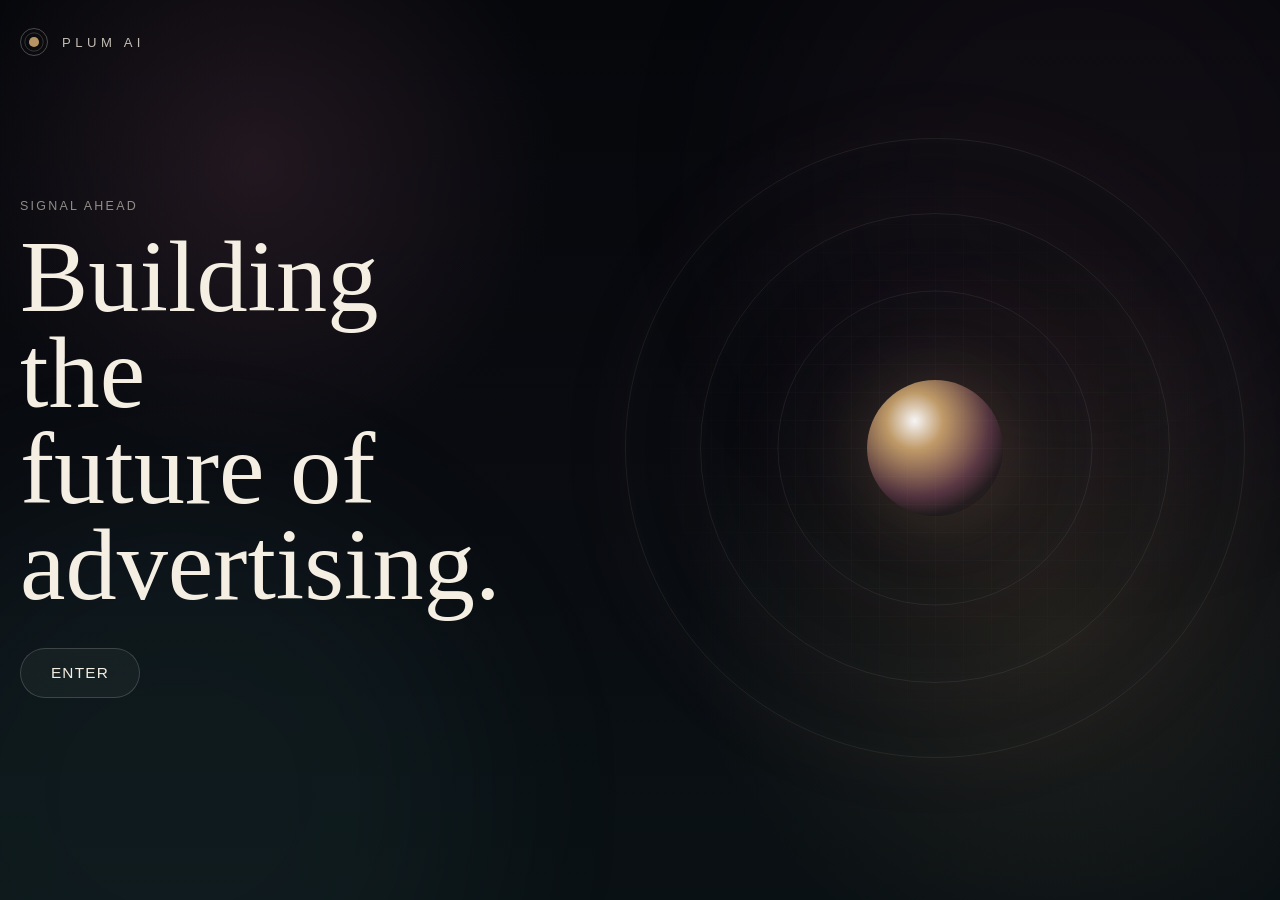
==== index.html @ 8def1520 "Initial Plum AI landing site" ====
<!DOCTYPE html>
<html lang="en">
  <head>
    <meta charset="utf-8" />
    <meta name="viewport" content="width=device-width, initial-scale=1" />
    <title>PLUM AI</title>
    <link rel="stylesheet" href="assets/plum_main.css" />
  </head>
  <body>
    <div class="noise"></div>
    <div class="aurora aurora-one"></div>
    <div class="aurora aurora-two"></div>

    <main class="hero">
      <div class="brand-lockup">
        <div class="brand-mark">
          <span></span>
          <span></span>
          <span></span>
        </div>
        <p class="brand-name">PLUM AI</p>
      </div>

      <div class="hero-copy">
        <p class="eyebrow">Signal Ahead</p>
        <h1>Building the future of advertising.</h1>
        <a class="enter-link" href="services/">Enter</a>
      </div>

      <div class="signal-field" aria-hidden="true">
        <div class="signal-ring ring-a"></div>
        <div class="signal-ring ring-b"></div>
        <div class="signal-ring ring-c"></div>
        <div class="signal-core"></div>
        <div class="signal-grid"></div>
      </div>
    </main>

    <script src="assets/plum_main.js"></script>
  </body>
</html>
---- assets/plum_main.css ----
:root {
  --bg: #090b10;
  --ink: #f5efe3;
  --muted: rgba(245, 239, 227, 0.56);
  --line: rgba(245, 239, 227, 0.09);
  --plum: #91536a;
  --plum-soft: rgba(145, 83, 106, 0.22);
  --gold: #d8ae73;
  --teal: rgba(91, 176, 178, 0.2);
}

* {
  box-sizing: border-box;
}

html,
body {
  height: 100%;
}

body {
  margin: 0;
  overflow: hidden;
  background:
    radial-gradient(circle at 20% 18%, rgba(145, 83, 106, 0.2), transparent 24%),
    radial-gradient(circle at 82% 68%, rgba(216, 174, 115, 0.12), transparent 30%),
    linear-gradient(180deg, #05070b 0%, #090b10 48%, #0a1114 100%);
  color: var(--ink);
  font-family: "Avenir Next", "Helvetica Neue", sans-serif;
}

.hero {
  position: relative;
  min-height: 100vh;
  width: min(1280px, calc(100% - 40px));
  margin: 0 auto;
  padding: 28px 0 32px;
  display: grid;
  grid-template-columns: 0.95fr 1.05fr;
  align-items: center;
}

.brand-lockup {
  position: absolute;
  top: 28px;
  left: 0;
  display: flex;
  align-items: center;
  gap: 14px;
  z-index: 3;
}

.brand-mark {
  position: relative;
  width: 28px;
  height: 28px;
}

.brand-mark span {
  position: absolute;
  inset: 0;
  border: 1px solid rgba(245, 239, 227, 0.28);
  border-radius: 50%;
}

.brand-mark span:nth-child(2) {
  transform: scale(0.68);
}

.brand-mark span:nth-child(3) {
  transform: scale(0.36);
  background: rgba(216, 174, 115, 0.84);
  border-color: transparent;
}

.brand-name {
  margin: 0;
  letter-spacing: 0.34em;
  font-size: 0.82rem;
  color: rgba(245, 239, 227, 0.78);
}

.hero-copy {
  position: relative;
  z-index: 3;
  max-width: 560px;
}

.eyebrow {
  margin: 0 0 16px;
  text-transform: uppercase;
  letter-spacing: 0.18em;
  font-size: 0.78rem;
  color: var(--muted);
}

h1 {
  margin: 0;
  font-family: Georgia, "Times New Roman", serif;
  font-size: clamp(3.5rem, 8vw, 7.2rem);
  line-height: 0.94;
  font-weight: 500;
  max-width: 7.6ch;
}

.enter-link {
  display: inline-flex;
  align-items: center;
  justify-content: center;
  min-width: 120px;
  margin-top: 34px;
  padding: 15px 22px;
  border: 1px solid rgba(245, 239, 227, 0.18);
  border-radius: 999px;
  color: var(--ink);
  text-decoration: none;
  font-size: 0.96rem;
  letter-spacing: 0.08em;
  text-transform: uppercase;
  background: rgba(255, 255, 255, 0.04);
  backdrop-filter: blur(12px);
  transition:
    transform 240ms ease,
    border-color 240ms ease,
    background 240ms ease;
}

.enter-link:hover {
  transform: translateY(-2px);
  border-color: rgba(216, 174, 115, 0.5);
  background: rgba(255, 255, 255, 0.08);
}

.signal-field {
  position: relative;
  min-height: 540px;
  height: min(68vh, 740px);
}

.signal-ring,
.signal-core,
.signal-grid {
  position: absolute;
  inset: 50% auto auto 50%;
  transform: translate(-50%, -50%);
}

.signal-ring {
  border-radius: 50%;
  border: 1px solid rgba(245, 239, 227, 0.08);
  box-shadow:
    0 0 80px rgba(145, 83, 106, 0.06),
    inset 0 0 30px rgba(255, 255, 255, 0.02);
}

.ring-a {
  width: min(60vw, 620px);
  height: min(60vw, 620px);
  animation: pulse-a 11s ease-in-out infinite;
}

.ring-b {
  width: min(45vw, 470px);
  height: min(45vw, 470px);
  animation: pulse-b 9s ease-in-out infinite;
}

.ring-c {
  width: min(30vw, 315px);
  height: min(30vw, 315px);
  animation: pulse-c 8s ease-in-out infinite;
}

.signal-core {
  width: 136px;
  height: 136px;
  border-radius: 50%;
  background:
    radial-gradient(circle at 35% 30%, rgba(255, 255, 255, 0.96), rgba(216, 174, 115, 0.86) 22%, rgba(145, 83, 106, 0.44) 58%, transparent 74%),
    radial-gradient(circle at 55% 54%, rgba(145, 83, 106, 0.3), transparent 72%);
  filter: blur(0.2px);
  box-shadow:
    0 0 70px rgba(216, 174, 115, 0.18),
    0 0 180px rgba(145, 83, 106, 0.16);
  animation: breathe 7.4s ease-in-out infinite;
}

.signal-grid {
  width: min(54vw, 560px);
  height: min(54vw, 560px);
  border-radius: 42%;
  background:
    linear-gradient(rgba(245, 239, 227, 0.04) 1px, transparent 1px),
    linear-gradient(90deg, rgba(245, 239, 227, 0.04) 1px, transparent 1px);
  background-size: 28px 28px;
  mask-image: radial-gradient(circle, rgba(0, 0, 0, 0.96) 28%, transparent 76%);
  opacity: 0.5;
  animation: rotate-grid 28s linear infinite;
}

.aurora {
  position: fixed;
  inset: auto;
  width: 48vw;
  height: 48vw;
  border-radius: 50%;
  filter: blur(90px);
  opacity: 0.34;
  pointer-events: none;
}

.aurora-one {
  top: -10vw;
  right: -8vw;
  background: var(--plum-soft);
  animation: drift-one 18s ease-in-out infinite alternate;
}

.aurora-two {
  bottom: -16vw;
  left: -10vw;
  background: var(--teal);
  animation: drift-two 22s ease-in-out infinite alternate;
}

.noise {
  position: fixed;
  inset: 0;
  opacity: 0.08;
  pointer-events: none;
  background-image:
    linear-gradient(transparent 0%, rgba(255, 255, 255, 0.06) 50%, transparent 100%);
  background-size: 100% 4px;
  mix-blend-mode: soft-light;
}

body.page-ready .hero-copy,
body.page-ready .signal-field {
  animation: rise-in 1s ease forwards;
}

@keyframes pulse-a {
  0%, 100% { transform: translate(-50%, -50%) scale(0.98); opacity: 0.68; }
  50% { transform: translate(-50%, -50%) scale(1.04); opacity: 1; }
}

@keyframes pulse-b {
  0%, 100% { transform: translate(-50%, -50%) scale(0.95); opacity: 0.54; }
  50% { transform: translate(-50%, -50%) scale(1.05); opacity: 0.92; }
}

@keyframes pulse-c {
  0%, 100% { transform: translate(-50%, -50%) scale(0.93); opacity: 0.44; }
  50% { transform: translate(-50%, -50%) scale(1.08); opacity: 0.8; }
}

@keyframes breathe {
  0%, 100% { transform: translate(-50%, -50%) scale(0.94); }
  50% { transform: translate(-50%, -50%) scale(1.08); }
}

@keyframes rotate-grid {
  from { transform: translate(-50%, -50%) rotate(0deg); }
  to { transform: translate(-50%, -50%) rotate(360deg); }
}

@keyframes drift-one {
  from { transform: translate3d(0, 0, 0); }
  to { transform: translate3d(-5vw, 4vw, 0); }
}

@keyframes drift-two {
  from { transform: translate3d(0, 0, 0); }
  to { transform: translate3d(6vw, -4vw, 0); }
}

@keyframes rise-in {
  from {
    opacity: 0;
    transform: translateY(14px);
  }
  to {
    opacity: 1;
    transform: translateY(0);
  }
}

@media (max-width: 920px) {
  body {
    overflow: auto;
  }

  .hero {
    width: min(100%, calc(100% - 32px));
    padding-top: 92px;
    grid-template-columns: 1fr;
    gap: 36px;
  }

  .hero-copy {
    max-width: 100%;
  }

  h1 {
    max-width: 9ch;
    font-size: clamp(3rem, 14vw, 4.8rem);
  }

  .signal-field {
    min-height: 380px;
    height: 54vw;
  }
}
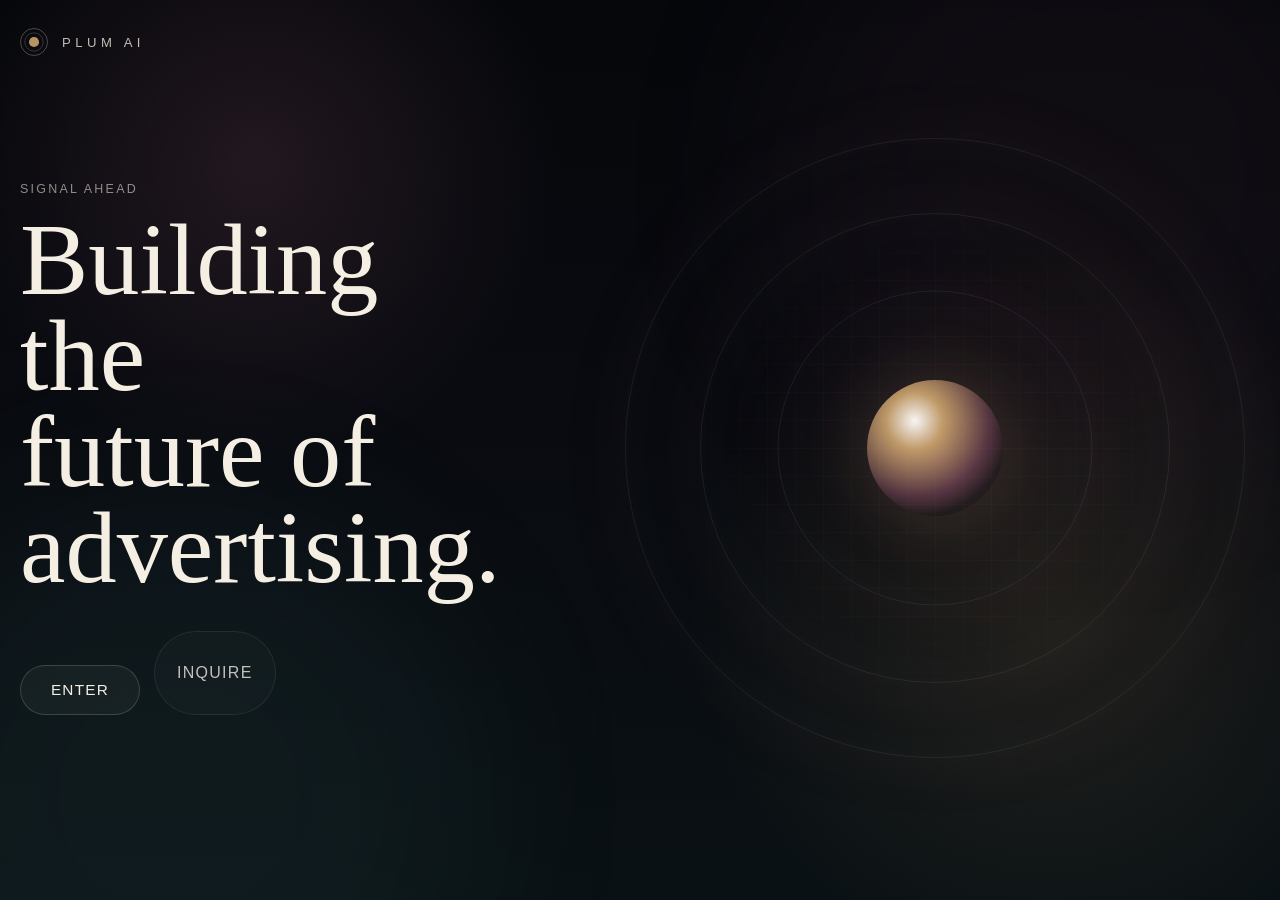
==== commit 0a7303a5: "Add inquiry flow to GitHub Pages site" ====
--- a/index.html
+++ b/index.html
@@ -24,7 +24,10 @@
       <div class="hero-copy">
         <p class="eyebrow">Signal Ahead</p>
         <h1>Building the future of advertising.</h1>
-        <a class="enter-link" href="services/">Enter</a>
+        <div class="hero-actions">
+          <a class="enter-link" href="services/">Enter</a>
+          <a class="ghost-link" href="contact/">Inquire</a>
+        </div>
       </div>
 
       <div class="signal-field" aria-hidden="true">
@@ -39,4 +42,3 @@
     <script src="assets/plum_main.js"></script>
   </body>
 </html>
-
--- a/assets/plum_main.css
+++ b/assets/plum_main.css
@@ -125,10 +125,42 @@
     background 240ms ease;
 }
 
+.hero-actions {
+  display: flex;
+  flex-wrap: wrap;
+  gap: 14px;
+  margin-top: 34px;
+}
+
+.ghost-link {
+  display: inline-flex;
+  align-items: center;
+  justify-content: center;
+  min-width: 120px;
+  padding: 15px 22px;
+  border-radius: 999px;
+  border: 1px solid rgba(245, 239, 227, 0.08);
+  color: rgba(245, 239, 227, 0.78);
+  text-decoration: none;
+  letter-spacing: 0.08em;
+  text-transform: uppercase;
+  background: rgba(255, 255, 255, 0.02);
+  transition:
+    transform 240ms ease,
+    border-color 240ms ease,
+    color 240ms ease;
+}
+
 .enter-link:hover {
   transform: translateY(-2px);
   border-color: rgba(216, 174, 115, 0.5);
   background: rgba(255, 255, 255, 0.08);
+}
+
+.ghost-link:hover {
+  transform: translateY(-2px);
+  border-color: rgba(216, 174, 115, 0.28);
+  color: var(--ink);
 }
 
 .signal-field {
@@ -311,4 +343,3 @@
     height: 54vw;
   }
 }
-
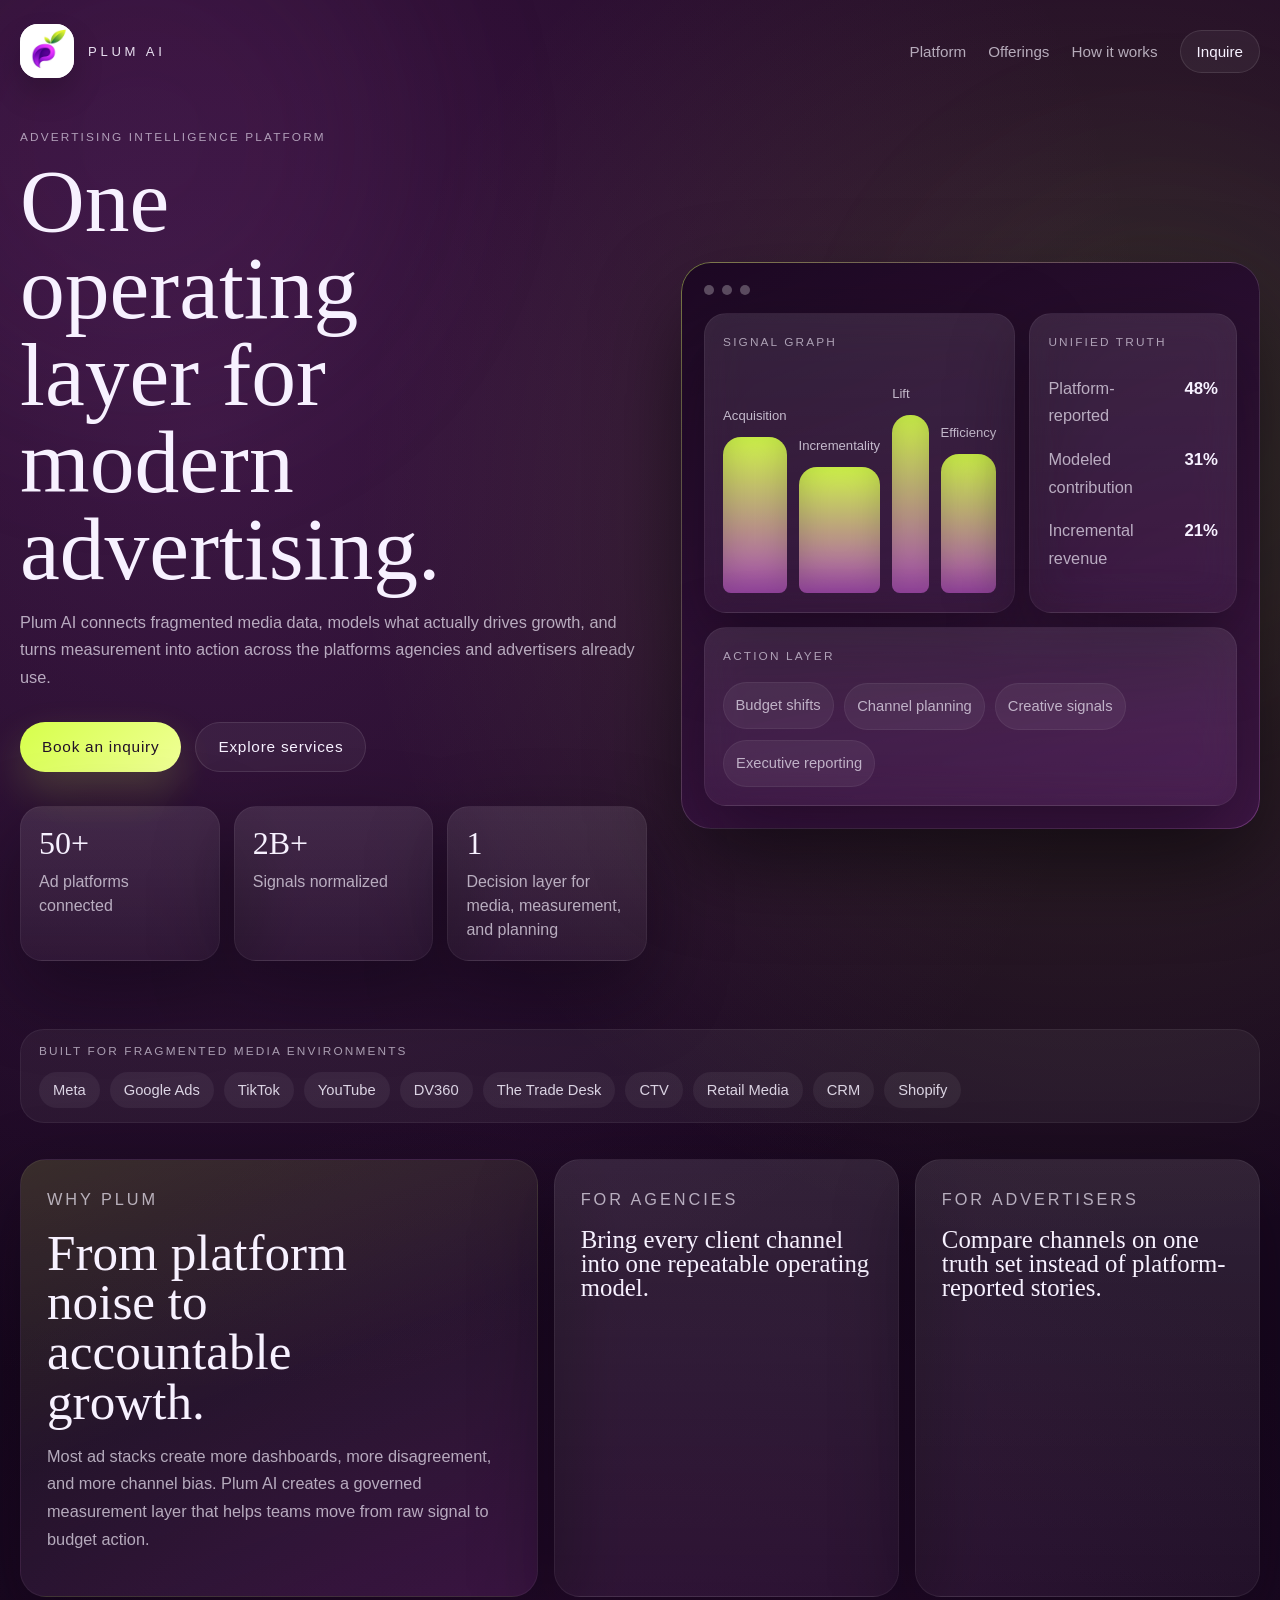
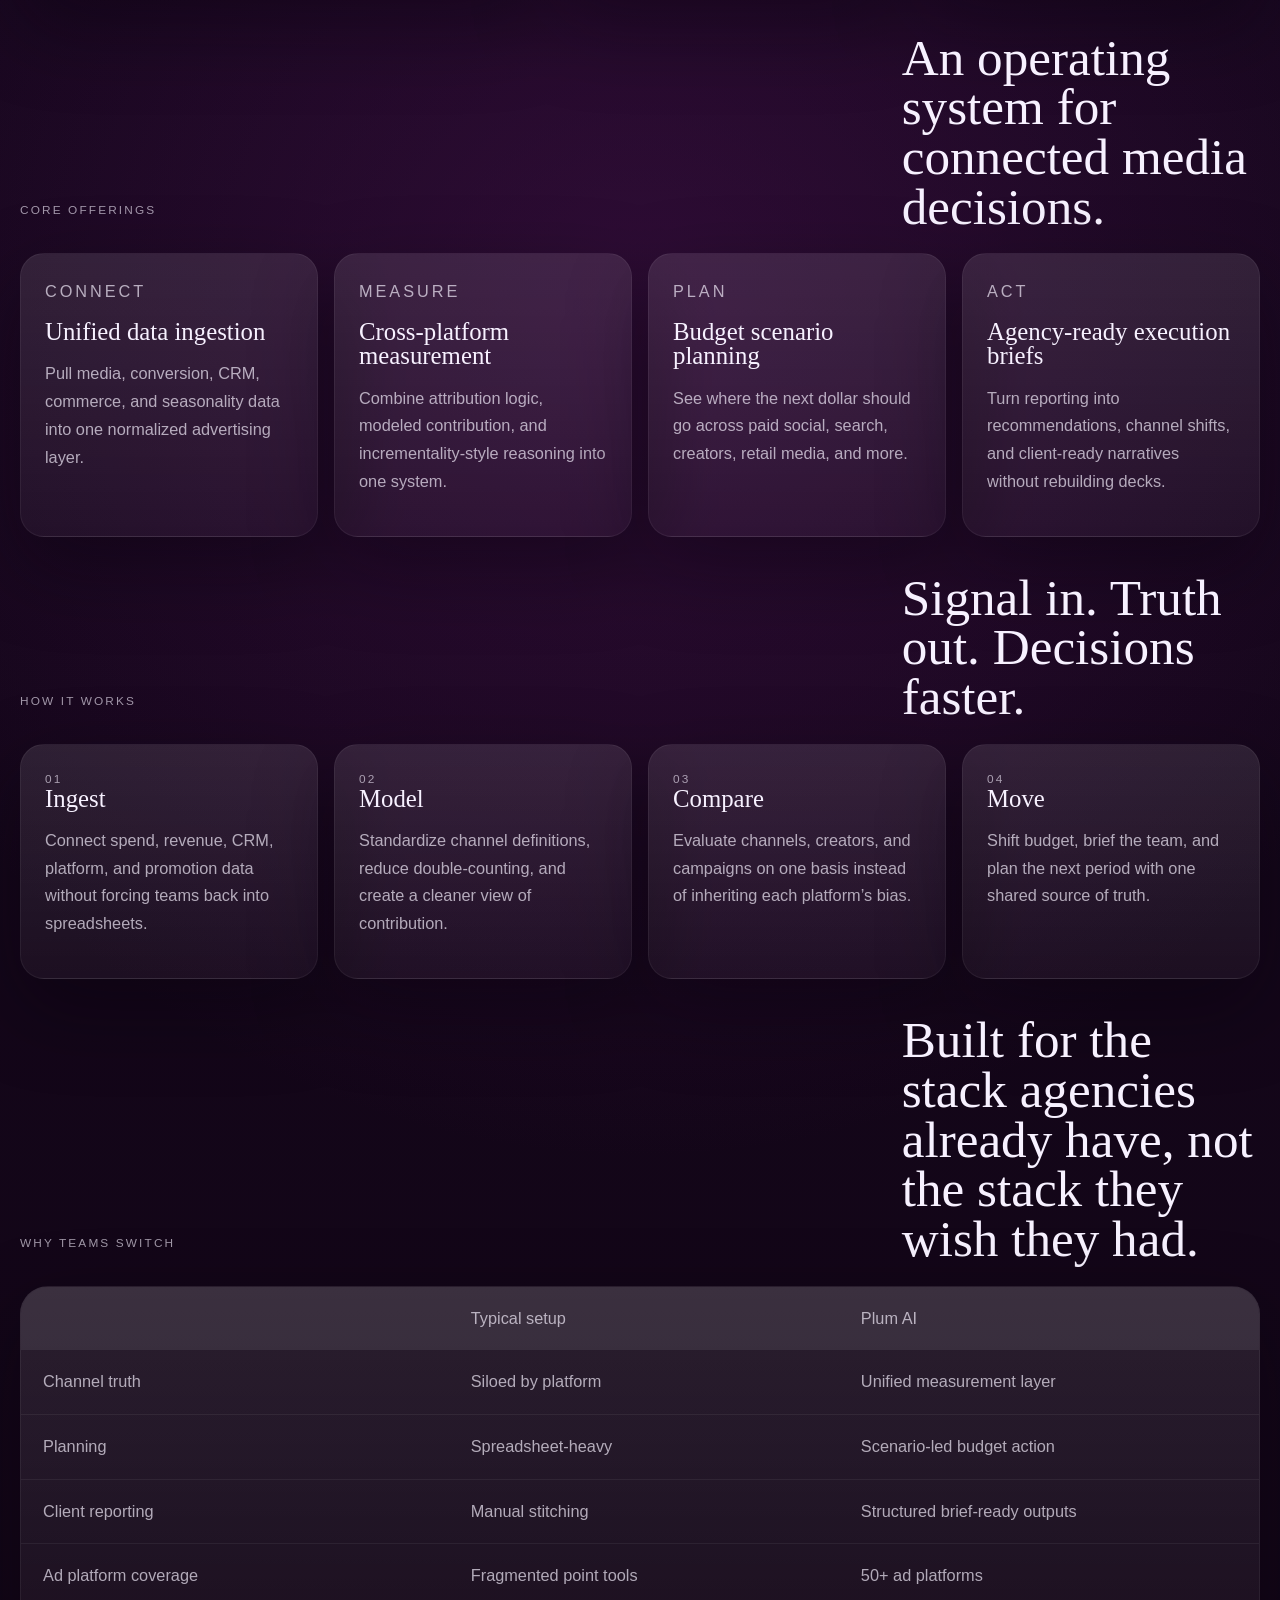
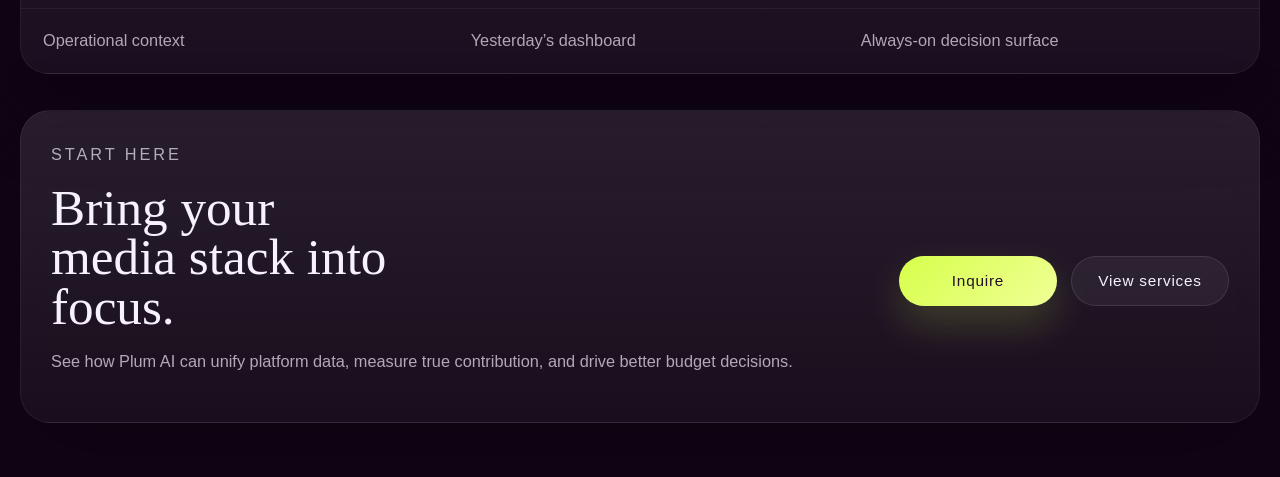
==== commit 1ce4428a: "Redesign Plum AI homepage" ====
--- a/index.html
+++ b/index.html
@@ -4,40 +4,275 @@
     <meta charset="utf-8" />
     <meta name="viewport" content="width=device-width, initial-scale=1" />
     <title>PLUM AI</title>
+    <meta
+      name="description"
+      content="Plum AI unifies advertising data, measurement, planning, and activation across 50+ ad platforms."
+    />
     <link rel="stylesheet" href="assets/plum_main.css" />
   </head>
   <body>
-    <div class="noise"></div>
-    <div class="aurora aurora-one"></div>
-    <div class="aurora aurora-two"></div>
-
-    <main class="hero">
-      <div class="brand-lockup">
-        <div class="brand-mark">
-          <span></span>
-          <span></span>
-          <span></span>
-        </div>
-        <p class="brand-name">PLUM AI</p>
-      </div>
-
-      <div class="hero-copy">
-        <p class="eyebrow">Signal Ahead</p>
-        <h1>Building the future of advertising.</h1>
-        <div class="hero-actions">
-          <a class="enter-link" href="services/">Enter</a>
-          <a class="ghost-link" href="contact/">Inquire</a>
-        </div>
-      </div>
-
-      <div class="signal-field" aria-hidden="true">
-        <div class="signal-ring ring-a"></div>
-        <div class="signal-ring ring-b"></div>
-        <div class="signal-ring ring-c"></div>
-        <div class="signal-core"></div>
-        <div class="signal-grid"></div>
-      </div>
-    </main>
+    <div class="site-shell">
+      <div class="background-orb orb-left"></div>
+      <div class="background-orb orb-right"></div>
+      <div class="background-grid"></div>
+
+      <header class="topbar">
+        <a class="brand" href="./">
+          <span class="brand-badge">
+            <img src="assets/plum-logo.jpeg" alt="Plum AI logo" />
+          </span>
+          <span class="brand-wordmark">PLUM AI</span>
+        </a>
+
+        <nav class="topnav">
+          <a href="#platform">Platform</a>
+          <a href="#offerings">Offerings</a>
+          <a href="#workflow">How it works</a>
+          <a href="contact/" class="nav-cta">Inquire</a>
+        </nav>
+      </header>
+
+      <main>
+        <section class="hero" id="platform">
+          <div class="hero-copy reveal">
+            <p class="eyebrow">Advertising Intelligence Platform</p>
+            <h1>One operating layer for modern advertising.</h1>
+            <p class="lede">
+              Plum AI connects fragmented media data, models what actually drives growth, and turns measurement into
+              action across the platforms agencies and advertisers already use.
+            </p>
+
+            <div class="hero-actions">
+              <a class="button button-primary" href="contact/">Book an inquiry</a>
+              <a class="button button-secondary" href="services/">Explore services</a>
+            </div>
+
+            <div class="metric-row">
+              <article class="metric-card">
+                <span class="metric-value">50+</span>
+                <span class="metric-label">Ad platforms connected</span>
+              </article>
+              <article class="metric-card">
+                <span class="metric-value">2B+</span>
+                <span class="metric-label">Signals normalized</span>
+              </article>
+              <article class="metric-card">
+                <span class="metric-value">1</span>
+                <span class="metric-label">Decision layer for media, measurement, and planning</span>
+              </article>
+            </div>
+          </div>
+
+          <div class="hero-visual reveal">
+            <div class="hero-dashboard">
+              <div class="dash-window">
+                <span></span>
+                <span></span>
+                <span></span>
+              </div>
+
+              <div class="hero-panels">
+                <section class="panel panel-large">
+                  <p class="panel-kicker">Signal Graph</p>
+                  <div class="signal-columns">
+                    <div class="signal-column">
+                      <span class="column-label">Acquisition</span>
+                      <i style="height: 72%"></i>
+                    </div>
+                    <div class="signal-column">
+                      <span class="column-label">Incrementality</span>
+                      <i style="height: 58%"></i>
+                    </div>
+                    <div class="signal-column">
+                      <span class="column-label">Lift</span>
+                      <i style="height: 82%"></i>
+                    </div>
+                    <div class="signal-column">
+                      <span class="column-label">Efficiency</span>
+                      <i style="height: 64%"></i>
+                    </div>
+                  </div>
+                </section>
+
+                <section class="panel panel-small">
+                  <p class="panel-kicker">Unified Truth</p>
+                  <div class="mini-list">
+                    <div><span>Platform-reported</span><strong>48%</strong></div>
+                    <div><span>Modeled contribution</span><strong>31%</strong></div>
+                    <div><span>Incremental revenue</span><strong>21%</strong></div>
+                  </div>
+                </section>
+
+                <section class="panel panel-wide">
+                  <p class="panel-kicker">Action Layer</p>
+                  <div class="token-strip">
+                    <span>Budget shifts</span>
+                    <span>Channel planning</span>
+                    <span>Creative signals</span>
+                    <span>Executive reporting</span>
+                  </div>
+                </section>
+              </div>
+            </div>
+          </div>
+        </section>
+
+        <section class="ticker-section reveal">
+          <p class="ticker-label">Built for fragmented media environments</p>
+          <div class="ticker-track">
+            <span>Meta</span>
+            <span>Google Ads</span>
+            <span>TikTok</span>
+            <span>YouTube</span>
+            <span>DV360</span>
+            <span>The Trade Desk</span>
+            <span>CTV</span>
+            <span>Retail Media</span>
+            <span>CRM</span>
+            <span>Shopify</span>
+          </div>
+        </section>
+
+        <section class="story-grid reveal" id="offerings">
+          <article class="story-card story-card-primary">
+            <p class="card-kicker">Why Plum</p>
+            <h2>From platform noise to accountable growth.</h2>
+            <p>
+              Most ad stacks create more dashboards, more disagreement, and more channel bias. Plum AI creates a
+              governed measurement layer that helps teams move from raw signal to budget action.
+            </p>
+          </article>
+
+          <article class="story-card">
+            <p class="card-kicker">For agencies</p>
+            <h3>Bring every client channel into one repeatable operating model.</h3>
+          </article>
+
+          <article class="story-card">
+            <p class="card-kicker">For advertisers</p>
+            <h3>Compare channels on one truth set instead of platform-reported stories.</h3>
+          </article>
+        </section>
+
+        <section class="offerings reveal">
+          <div class="section-heading">
+            <p class="eyebrow">Core Offerings</p>
+            <h2>An operating system for connected media decisions.</h2>
+          </div>
+
+          <div class="offering-grid">
+            <article class="offering-card">
+              <p class="card-kicker">Connect</p>
+              <h3>Unified data ingestion</h3>
+              <p>Pull media, conversion, CRM, commerce, and seasonality data into one normalized advertising layer.</p>
+            </article>
+
+            <article class="offering-card">
+              <p class="card-kicker">Measure</p>
+              <h3>Cross-platform measurement</h3>
+              <p>Combine attribution logic, modeled contribution, and incrementality-style reasoning into one system.</p>
+            </article>
+
+            <article class="offering-card">
+              <p class="card-kicker">Plan</p>
+              <h3>Budget scenario planning</h3>
+              <p>See where the next dollar should go across paid social, search, creators, retail media, and more.</p>
+            </article>
+
+            <article class="offering-card">
+              <p class="card-kicker">Act</p>
+              <h3>Agency-ready execution briefs</h3>
+              <p>Turn reporting into recommendations, channel shifts, and client-ready narratives without rebuilding decks.</p>
+            </article>
+          </div>
+        </section>
+
+        <section class="workflow reveal" id="workflow">
+          <div class="section-heading">
+            <p class="eyebrow">How it works</p>
+            <h2>Signal in. Truth out. Decisions faster.</h2>
+          </div>
+
+          <div class="workflow-grid">
+            <article class="workflow-step">
+              <span class="step-index">01</span>
+              <h3>Ingest</h3>
+              <p>Connect spend, revenue, CRM, platform, and promotion data without forcing teams back into spreadsheets.</p>
+            </article>
+
+            <article class="workflow-step">
+              <span class="step-index">02</span>
+              <h3>Model</h3>
+              <p>Standardize channel definitions, reduce double-counting, and create a cleaner view of contribution.</p>
+            </article>
+
+            <article class="workflow-step">
+              <span class="step-index">03</span>
+              <h3>Compare</h3>
+              <p>Evaluate channels, creators, and campaigns on one basis instead of inheriting each platform’s bias.</p>
+            </article>
+
+            <article class="workflow-step">
+              <span class="step-index">04</span>
+              <h3>Move</h3>
+              <p>Shift budget, brief the team, and plan the next period with one shared source of truth.</p>
+            </article>
+          </div>
+        </section>
+
+        <section class="comparison reveal">
+          <div class="section-heading">
+            <p class="eyebrow">Why teams switch</p>
+            <h2>Built for the stack agencies already have, not the stack they wish they had.</h2>
+          </div>
+
+          <div class="comparison-table">
+            <div class="table-head">
+              <span></span>
+              <span>Typical setup</span>
+              <span>Plum AI</span>
+            </div>
+            <div class="table-row">
+              <span>Channel truth</span>
+              <span>Siloed by platform</span>
+              <span>Unified measurement layer</span>
+            </div>
+            <div class="table-row">
+              <span>Planning</span>
+              <span>Spreadsheet-heavy</span>
+              <span>Scenario-led budget action</span>
+            </div>
+            <div class="table-row">
+              <span>Client reporting</span>
+              <span>Manual stitching</span>
+              <span>Structured brief-ready outputs</span>
+            </div>
+            <div class="table-row">
+              <span>Ad platform coverage</span>
+              <span>Fragmented point tools</span>
+              <span>50+ ad platforms</span>
+            </div>
+            <div class="table-row">
+              <span>Operational context</span>
+              <span>Yesterday’s dashboard</span>
+              <span>Always-on decision surface</span>
+            </div>
+          </div>
+        </section>
+
+        <section class="cta-band reveal">
+          <div>
+            <p class="eyebrow">Start here</p>
+            <h2>Bring your media stack into focus.</h2>
+            <p>See how Plum AI can unify platform data, measure true contribution, and drive better budget decisions.</p>
+          </div>
+          <div class="cta-actions">
+            <a class="button button-primary" href="contact/">Inquire</a>
+            <a class="button button-secondary" href="services/">View services</a>
+          </div>
+        </section>
+      </main>
+    </div>
 
     <script src="assets/plum_main.js"></script>
   </body>
--- a/assets/plum_main.css
+++ b/assets/plum_main.css
@@ -1,309 +1,529 @@
 :root {
-  --bg: #090b10;
-  --ink: #f5efe3;
-  --muted: rgba(245, 239, 227, 0.56);
-  --line: rgba(245, 239, 227, 0.09);
-  --plum: #91536a;
-  --plum-soft: rgba(145, 83, 106, 0.22);
-  --gold: #d8ae73;
-  --teal: rgba(91, 176, 178, 0.2);
+  --bg: #16071d;
+  --bg-deep: #0f0416;
+  --panel: rgba(255, 255, 255, 0.08);
+  --panel-strong: rgba(255, 255, 255, 0.12);
+  --line: rgba(255, 255, 255, 0.1);
+  --line-soft: rgba(255, 255, 255, 0.06);
+  --text: #f7f1ff;
+  --muted: rgba(247, 241, 255, 0.68);
+  --plum-1: #5d1d67;
+  --plum-2: #7e2b7d;
+  --plum-3: #b554c0;
+  --lime: #d6ff4a;
+  --leaf: #87da4b;
+  --shadow: 0 30px 80px rgba(6, 3, 12, 0.42);
 }
 
 * {
   box-sizing: border-box;
 }
 
-html,
-body {
-  height: 100%;
+html {
+  scroll-behavior: smooth;
 }
 
 body {
   margin: 0;
+  background:
+    radial-gradient(circle at 16% 12%, rgba(181, 84, 192, 0.2), transparent 28%),
+    radial-gradient(circle at 85% 14%, rgba(214, 255, 74, 0.14), transparent 22%),
+    radial-gradient(circle at 50% 52%, rgba(96, 23, 104, 0.34), transparent 42%),
+    linear-gradient(180deg, #210927 0%, #16071d 42%, #110515 100%);
+  color: var(--text);
+  font-family: "Avenir Next", "Helvetica Neue", sans-serif;
+}
+
+a {
+  color: inherit;
+}
+
+.site-shell {
+  position: relative;
   overflow: hidden;
-  background:
-    radial-gradient(circle at 20% 18%, rgba(145, 83, 106, 0.2), transparent 24%),
-    radial-gradient(circle at 82% 68%, rgba(216, 174, 115, 0.12), transparent 30%),
-    linear-gradient(180deg, #05070b 0%, #090b10 48%, #0a1114 100%);
-  color: var(--ink);
-  font-family: "Avenir Next", "Helvetica Neue", sans-serif;
-}
-
-.hero {
+}
+
+.background-orb,
+.background-grid {
+  pointer-events: none;
+  position: fixed;
+}
+
+.background-orb {
+  width: 42vw;
+  height: 42vw;
+  border-radius: 50%;
+  filter: blur(100px);
+  opacity: 0.28;
+}
+
+.orb-left {
+  top: -10vw;
+  left: -10vw;
+  background: rgba(181, 84, 192, 0.3);
+}
+
+.orb-right {
+  top: 15vh;
+  right: -12vw;
+  background: rgba(118, 229, 107, 0.12);
+}
+
+.background-grid {
+  inset: 0;
+  background-image:
+    linear-gradient(rgba(255, 255, 255, 0.04) 1px, transparent 1px),
+    linear-gradient(90deg, rgba(255, 255, 255, 0.04) 1px, transparent 1px);
+  background-size: 48px 48px;
+  mask-image: linear-gradient(180deg, rgba(0, 0, 0, 0.7), transparent 72%);
+  opacity: 0.2;
+}
+
+.topbar,
+.hero,
+.ticker-section,
+.story-grid,
+.offerings,
+.workflow,
+.comparison,
+.cta-band {
+  width: min(1240px, calc(100% - 40px));
+  margin-left: auto;
+  margin-right: auto;
   position: relative;
-  min-height: 100vh;
-  width: min(1280px, calc(100% - 40px));
-  margin: 0 auto;
-  padding: 28px 0 32px;
-  display: grid;
-  grid-template-columns: 0.95fr 1.05fr;
+  z-index: 2;
+}
+
+.topbar {
+  display: flex;
+  justify-content: space-between;
   align-items: center;
-}
-
-.brand-lockup {
-  position: absolute;
-  top: 28px;
-  left: 0;
-  display: flex;
+  padding: 24px 0 18px;
+}
+
+.brand {
+  display: inline-flex;
   align-items: center;
   gap: 14px;
-  z-index: 3;
-}
-
-.brand-mark {
-  position: relative;
-  width: 28px;
-  height: 28px;
-}
-
-.brand-mark span {
-  position: absolute;
-  inset: 0;
-  border: 1px solid rgba(245, 239, 227, 0.28);
-  border-radius: 50%;
-}
-
-.brand-mark span:nth-child(2) {
-  transform: scale(0.68);
-}
-
-.brand-mark span:nth-child(3) {
-  transform: scale(0.36);
-  background: rgba(216, 174, 115, 0.84);
-  border-color: transparent;
-}
-
-.brand-name {
-  margin: 0;
-  letter-spacing: 0.34em;
+  text-decoration: none;
+}
+
+.brand-badge {
+  width: 54px;
+  height: 54px;
+  border-radius: 18px;
+  overflow: hidden;
+  background: rgba(255, 255, 255, 0.94);
+  box-shadow: 0 16px 30px rgba(0, 0, 0, 0.18);
+}
+
+.brand-badge img {
+  width: 100%;
+  height: 100%;
+  object-fit: cover;
+  display: block;
+}
+
+.brand-wordmark {
+  letter-spacing: 0.28em;
   font-size: 0.82rem;
-  color: rgba(245, 239, 227, 0.78);
+  color: rgba(247, 241, 255, 0.92);
+}
+
+.topnav {
+  display: inline-flex;
+  align-items: center;
+  gap: 22px;
+}
+
+.topnav a {
+  text-decoration: none;
+  color: var(--muted);
+  font-size: 0.95rem;
+}
+
+.topnav .nav-cta {
+  color: var(--text);
+  padding: 12px 16px;
+  border-radius: 999px;
+  border: 1px solid var(--line);
+  background: rgba(255, 255, 255, 0.05);
+}
+
+.hero {
+  display: grid;
+  grid-template-columns: 1.04fr 0.96fr;
+  gap: 34px;
+  align-items: center;
+  padding: 34px 0 32px;
+  min-height: calc(100vh - 96px);
 }
 
 .hero-copy {
-  position: relative;
-  z-index: 3;
-  max-width: 560px;
-}
-
-.eyebrow {
-  margin: 0 0 16px;
+  max-width: 660px;
+}
+
+.eyebrow,
+.card-kicker,
+.panel-kicker,
+.ticker-label,
+.step-index {
+  margin: 0 0 14px;
   text-transform: uppercase;
   letter-spacing: 0.18em;
-  font-size: 0.78rem;
-  color: var(--muted);
-}
-
-h1 {
+  font-size: 0.74rem;
+  color: rgba(247, 241, 255, 0.62);
+}
+
+h1,
+h2,
+h3 {
   margin: 0;
   font-family: Georgia, "Times New Roman", serif;
-  font-size: clamp(3.5rem, 8vw, 7.2rem);
-  line-height: 0.94;
+  line-height: 0.97;
   font-weight: 500;
-  max-width: 7.6ch;
-}
-
-.enter-link {
+}
+
+h1 {
+  font-size: clamp(3.5rem, 7vw, 6.7rem);
+  max-width: 10ch;
+}
+
+h2 {
+  font-size: clamp(2rem, 4vw, 3.3rem);
+  max-width: 14ch;
+}
+
+h3 {
+  font-size: 1.55rem;
+}
+
+.lede,
+.story-card p,
+.offering-card p,
+.workflow-step p,
+.cta-band p,
+.comparison-table span,
+.panel,
+.mini-list div,
+.token-strip span {
+  color: var(--muted);
+  line-height: 1.7;
+  font-size: 1.02rem;
+}
+
+.hero-actions,
+.cta-actions {
+  display: flex;
+  flex-wrap: wrap;
+  gap: 14px;
+  margin-top: 30px;
+}
+
+.button {
   display: inline-flex;
   align-items: center;
   justify-content: center;
-  min-width: 120px;
-  margin-top: 34px;
+  min-width: 158px;
   padding: 15px 22px;
-  border: 1px solid rgba(245, 239, 227, 0.18);
   border-radius: 999px;
-  color: var(--ink);
   text-decoration: none;
   font-size: 0.96rem;
-  letter-spacing: 0.08em;
-  text-transform: uppercase;
-  background: rgba(255, 255, 255, 0.04);
-  backdrop-filter: blur(12px);
-  transition:
-    transform 240ms ease,
-    border-color 240ms ease,
-    background 240ms ease;
-}
-
-.hero-actions {
-  display: flex;
-  flex-wrap: wrap;
+  letter-spacing: 0.05em;
+}
+
+.button-primary {
+  background: linear-gradient(135deg, var(--lime), #f0ff97);
+  color: #211027;
+  box-shadow: 0 18px 40px rgba(208, 255, 83, 0.18);
+}
+
+.button-secondary {
+  border: 1px solid var(--line);
+  background: rgba(255, 255, 255, 0.05);
+  color: var(--text);
+}
+
+.metric-row {
+  display: grid;
+  grid-template-columns: repeat(3, 1fr);
   gap: 14px;
   margin-top: 34px;
 }
 
-.ghost-link {
-  display: inline-flex;
+.metric-card,
+.story-card,
+.offering-card,
+.workflow-step,
+.comparison-table,
+.cta-band,
+.panel {
+  border: 1px solid var(--line-soft);
+  background: linear-gradient(180deg, rgba(255, 255, 255, 0.1), rgba(255, 255, 255, 0.04));
+  box-shadow: var(--shadow);
+  backdrop-filter: blur(18px);
+}
+
+.metric-card {
+  padding: 18px;
+  border-radius: 22px;
+}
+
+.metric-value {
+  display: block;
+  font-family: Georgia, "Times New Roman", serif;
+  font-size: 2rem;
+  color: var(--text);
+}
+
+.metric-label {
+  display: block;
+  margin-top: 8px;
+  color: var(--muted);
+  line-height: 1.5;
+}
+
+.hero-visual {
+  position: relative;
+}
+
+.hero-dashboard {
+  position: relative;
+  padding: 22px;
+  border-radius: 30px;
+  border: 1px solid rgba(255, 255, 255, 0.08);
+  background: linear-gradient(160deg, rgba(28, 8, 35, 0.94), rgba(69, 22, 78, 0.82));
+  box-shadow: 0 36px 90px rgba(0, 0, 0, 0.36);
+}
+
+.hero-dashboard::before {
+  content: "";
+  position: absolute;
+  inset: -1px;
+  border-radius: inherit;
+  padding: 1px;
+  background: linear-gradient(135deg, rgba(214, 255, 74, 0.4), rgba(255, 255, 255, 0.08), rgba(181, 84, 192, 0.38));
+  -webkit-mask: linear-gradient(#000 0 0) content-box, linear-gradient(#000 0 0);
+  -webkit-mask-composite: xor;
+  mask-composite: exclude;
+  pointer-events: none;
+}
+
+.dash-window {
+  display: flex;
+  gap: 8px;
+  margin-bottom: 18px;
+}
+
+.dash-window span {
+  width: 10px;
+  height: 10px;
+  border-radius: 50%;
+  background: rgba(255, 255, 255, 0.28);
+}
+
+.hero-panels {
+  display: grid;
+  grid-template-columns: 1.2fr 0.8fr;
+  gap: 14px;
+}
+
+.panel {
+  padding: 18px;
+  border-radius: 22px;
+}
+
+.panel-large {
+  min-height: 300px;
+}
+
+.panel-small {
+  min-height: 300px;
+}
+
+.panel-wide {
+  grid-column: 1 / -1;
+}
+
+.signal-columns {
+  display: grid;
+  grid-template-columns: repeat(4, 1fr);
+  align-items: end;
+  gap: 12px;
+  height: 216px;
+  margin-top: 24px;
+}
+
+.signal-column {
+  display: flex;
+  flex-direction: column;
+  justify-content: end;
+  gap: 10px;
+  height: 100%;
+}
+
+.signal-column i {
+  display: block;
+  border-radius: 18px 18px 8px 8px;
+  background: linear-gradient(180deg, rgba(214, 255, 74, 0.95), rgba(181, 84, 192, 0.9));
+  box-shadow: inset 0 -12px 30px rgba(0, 0, 0, 0.18);
+}
+
+.column-label {
+  color: rgba(247, 241, 255, 0.74);
+  font-size: 0.82rem;
+}
+
+.mini-list {
+  display: grid;
+  gap: 16px;
+  margin-top: 22px;
+}
+
+.mini-list div {
+  display: flex;
+  justify-content: space-between;
+  gap: 18px;
+}
+
+.mini-list strong {
+  color: var(--text);
+  font-size: 1.05rem;
+}
+
+.token-strip {
+  display: flex;
+  flex-wrap: wrap;
+  gap: 10px;
+  margin-top: 16px;
+}
+
+.token-strip span {
+  padding: 10px 12px;
+  border-radius: 999px;
+  background: rgba(255, 255, 255, 0.06);
+  border: 1px solid var(--line-soft);
+  font-size: 0.92rem;
+}
+
+.ticker-section,
+.story-grid,
+.offerings,
+.workflow,
+.comparison,
+.cta-band {
+  margin-top: 36px;
+}
+
+.ticker-section {
+  padding: 14px 18px;
+  border-radius: 24px;
+  background: rgba(255, 255, 255, 0.05);
+  border: 1px solid var(--line-soft);
+}
+
+.ticker-track {
+  display: flex;
+  flex-wrap: wrap;
+  gap: 10px;
+}
+
+.ticker-track span {
+  padding: 10px 14px;
+  border-radius: 999px;
+  background: rgba(255, 255, 255, 0.06);
+  color: rgba(247, 241, 255, 0.86);
+  font-size: 0.92rem;
+}
+
+.story-grid {
+  display: grid;
+  grid-template-columns: 1.2fr 0.8fr 0.8fr;
+  gap: 16px;
+}
+
+.story-card {
+  padding: 26px;
+  border-radius: 26px;
+}
+
+.story-card-primary {
+  background: linear-gradient(160deg, rgba(214, 255, 74, 0.14), rgba(255, 255, 255, 0.05), rgba(181, 84, 192, 0.14));
+}
+
+.section-heading {
+  display: flex;
+  justify-content: space-between;
+  align-items: end;
+  gap: 20px;
+  margin-bottom: 22px;
+}
+
+.offering-grid {
+  display: grid;
+  grid-template-columns: repeat(4, 1fr);
+  gap: 16px;
+}
+
+.offering-card {
+  padding: 24px;
+  border-radius: 24px;
+}
+
+.workflow-grid {
+  display: grid;
+  grid-template-columns: repeat(4, 1fr);
+  gap: 16px;
+}
+
+.workflow-step {
+  padding: 24px;
+  border-radius: 24px;
+}
+
+.comparison-table {
+  border-radius: 28px;
+  overflow: hidden;
+}
+
+.table-head,
+.table-row {
+  display: grid;
+  grid-template-columns: 1.1fr 1fr 1fr;
+  gap: 14px;
+  padding: 18px 22px;
+}
+
+.table-head {
+  background: rgba(255, 255, 255, 0.08);
+  color: rgba(247, 241, 255, 0.9);
+}
+
+.table-row + .table-row {
+  border-top: 1px solid var(--line-soft);
+}
+
+.cta-band {
+  display: flex;
+  justify-content: space-between;
   align-items: center;
-  justify-content: center;
-  min-width: 120px;
-  padding: 15px 22px;
-  border-radius: 999px;
-  border: 1px solid rgba(245, 239, 227, 0.08);
-  color: rgba(245, 239, 227, 0.78);
-  text-decoration: none;
-  letter-spacing: 0.08em;
-  text-transform: uppercase;
-  background: rgba(255, 255, 255, 0.02);
-  transition:
-    transform 240ms ease,
-    border-color 240ms ease,
-    color 240ms ease;
-}
-
-.enter-link:hover {
-  transform: translateY(-2px);
-  border-color: rgba(216, 174, 115, 0.5);
-  background: rgba(255, 255, 255, 0.08);
-}
-
-.ghost-link:hover {
-  transform: translateY(-2px);
-  border-color: rgba(216, 174, 115, 0.28);
-  color: var(--ink);
-}
-
-.signal-field {
-  position: relative;
-  min-height: 540px;
-  height: min(68vh, 740px);
-}
-
-.signal-ring,
-.signal-core,
-.signal-grid {
-  position: absolute;
-  inset: 50% auto auto 50%;
-  transform: translate(-50%, -50%);
-}
-
-.signal-ring {
-  border-radius: 50%;
-  border: 1px solid rgba(245, 239, 227, 0.08);
-  box-shadow:
-    0 0 80px rgba(145, 83, 106, 0.06),
-    inset 0 0 30px rgba(255, 255, 255, 0.02);
-}
-
-.ring-a {
-  width: min(60vw, 620px);
-  height: min(60vw, 620px);
-  animation: pulse-a 11s ease-in-out infinite;
-}
-
-.ring-b {
-  width: min(45vw, 470px);
-  height: min(45vw, 470px);
-  animation: pulse-b 9s ease-in-out infinite;
-}
-
-.ring-c {
-  width: min(30vw, 315px);
-  height: min(30vw, 315px);
-  animation: pulse-c 8s ease-in-out infinite;
-}
-
-.signal-core {
-  width: 136px;
-  height: 136px;
-  border-radius: 50%;
-  background:
-    radial-gradient(circle at 35% 30%, rgba(255, 255, 255, 0.96), rgba(216, 174, 115, 0.86) 22%, rgba(145, 83, 106, 0.44) 58%, transparent 74%),
-    radial-gradient(circle at 55% 54%, rgba(145, 83, 106, 0.3), transparent 72%);
-  filter: blur(0.2px);
-  box-shadow:
-    0 0 70px rgba(216, 174, 115, 0.18),
-    0 0 180px rgba(145, 83, 106, 0.16);
-  animation: breathe 7.4s ease-in-out infinite;
-}
-
-.signal-grid {
-  width: min(54vw, 560px);
-  height: min(54vw, 560px);
-  border-radius: 42%;
-  background:
-    linear-gradient(rgba(245, 239, 227, 0.04) 1px, transparent 1px),
-    linear-gradient(90deg, rgba(245, 239, 227, 0.04) 1px, transparent 1px);
-  background-size: 28px 28px;
-  mask-image: radial-gradient(circle, rgba(0, 0, 0, 0.96) 28%, transparent 76%);
-  opacity: 0.5;
-  animation: rotate-grid 28s linear infinite;
-}
-
-.aurora {
-  position: fixed;
-  inset: auto;
-  width: 48vw;
-  height: 48vw;
-  border-radius: 50%;
-  filter: blur(90px);
-  opacity: 0.34;
-  pointer-events: none;
-}
-
-.aurora-one {
-  top: -10vw;
-  right: -8vw;
-  background: var(--plum-soft);
-  animation: drift-one 18s ease-in-out infinite alternate;
-}
-
-.aurora-two {
-  bottom: -16vw;
-  left: -10vw;
-  background: var(--teal);
-  animation: drift-two 22s ease-in-out infinite alternate;
-}
-
-.noise {
-  position: fixed;
-  inset: 0;
-  opacity: 0.08;
-  pointer-events: none;
-  background-image:
-    linear-gradient(transparent 0%, rgba(255, 255, 255, 0.06) 50%, transparent 100%);
-  background-size: 100% 4px;
-  mix-blend-mode: soft-light;
-}
-
-body.page-ready .hero-copy,
-body.page-ready .signal-field {
-  animation: rise-in 1s ease forwards;
-}
-
-@keyframes pulse-a {
-  0%, 100% { transform: translate(-50%, -50%) scale(0.98); opacity: 0.68; }
-  50% { transform: translate(-50%, -50%) scale(1.04); opacity: 1; }
-}
-
-@keyframes pulse-b {
-  0%, 100% { transform: translate(-50%, -50%) scale(0.95); opacity: 0.54; }
-  50% { transform: translate(-50%, -50%) scale(1.05); opacity: 0.92; }
-}
-
-@keyframes pulse-c {
-  0%, 100% { transform: translate(-50%, -50%) scale(0.93); opacity: 0.44; }
-  50% { transform: translate(-50%, -50%) scale(1.08); opacity: 0.8; }
-}
-
-@keyframes breathe {
-  0%, 100% { transform: translate(-50%, -50%) scale(0.94); }
-  50% { transform: translate(-50%, -50%) scale(1.08); }
-}
-
-@keyframes rotate-grid {
-  from { transform: translate(-50%, -50%) rotate(0deg); }
-  to { transform: translate(-50%, -50%) rotate(360deg); }
-}
-
-@keyframes drift-one {
-  from { transform: translate3d(0, 0, 0); }
-  to { transform: translate3d(-5vw, 4vw, 0); }
-}
-
-@keyframes drift-two {
-  from { transform: translate3d(0, 0, 0); }
-  to { transform: translate3d(6vw, -4vw, 0); }
+  gap: 24px;
+  padding: 30px;
+  border-radius: 30px;
+  margin-bottom: 54px;
+}
+
+.reveal {
+  opacity: 0;
+  transform: translateY(14px);
+}
+
+body.page-ready .reveal {
+  animation: rise-in 700ms ease forwards;
+}
+
+body.page-ready .hero-visual.reveal {
+  animation-delay: 140ms;
 }
 
 @keyframes rise-in {
@@ -317,29 +537,83 @@
   }
 }
 
-@media (max-width: 920px) {
-  body {
-    overflow: auto;
+@media (max-width: 1080px) {
+  .hero,
+  .story-grid,
+  .offering-grid,
+  .workflow-grid {
+    grid-template-columns: 1fr 1fr;
   }
 
   .hero {
-    width: min(100%, calc(100% - 32px));
-    padding-top: 92px;
+    align-items: start;
+  }
+
+  .panel-wide,
+  .story-card-primary {
+    grid-column: 1 / -1;
+  }
+}
+
+@media (max-width: 820px) {
+  .topbar,
+  .topnav,
+  .hero,
+  .metric-row,
+  .story-grid,
+  .offering-grid,
+  .workflow-grid,
+  .hero-panels,
+  .content-grid,
+  .cta-band,
+  .section-heading,
+  .table-head,
+  .table-row {
     grid-template-columns: 1fr;
-    gap: 36px;
-  }
-
-  .hero-copy {
-    max-width: 100%;
+  }
+
+  .topbar {
+    flex-direction: column;
+    align-items: start;
+    gap: 18px;
+  }
+
+  .topnav {
+    display: flex;
+    flex-wrap: wrap;
+  }
+
+  .hero {
+    min-height: auto;
+    padding-top: 22px;
   }
 
   h1 {
-    max-width: 9ch;
-    font-size: clamp(3rem, 14vw, 4.8rem);
-  }
-
-  .signal-field {
-    min-height: 380px;
-    height: 54vw;
-  }
-}
+    font-size: clamp(3rem, 12vw, 4.8rem);
+  }
+
+  .hero-dashboard {
+    padding: 18px;
+  }
+
+  .signal-columns {
+    height: 180px;
+  }
+
+  .table-head {
+    display: none;
+  }
+
+  .table-row {
+    padding: 18px;
+  }
+
+  .table-row span:first-child {
+    color: var(--text);
+    font-weight: 600;
+  }
+
+  .cta-band {
+    align-items: start;
+  }
+}
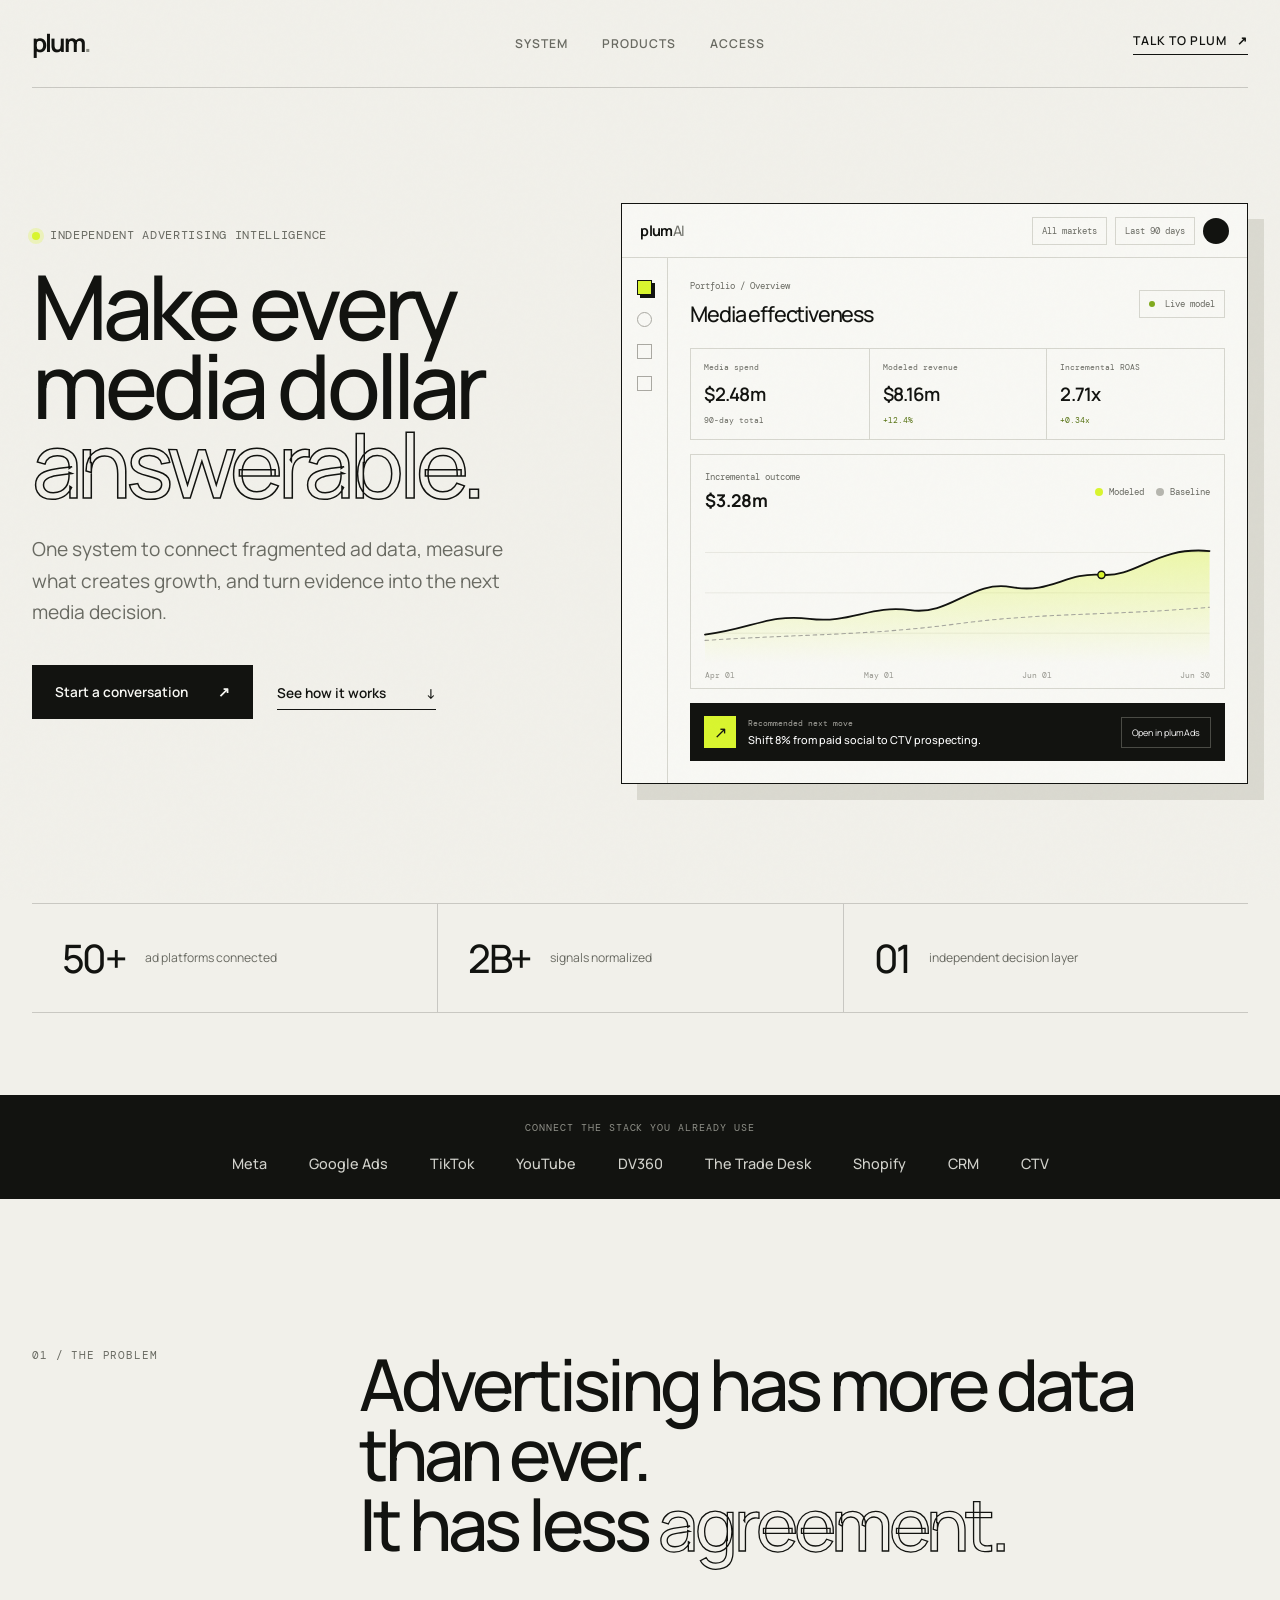
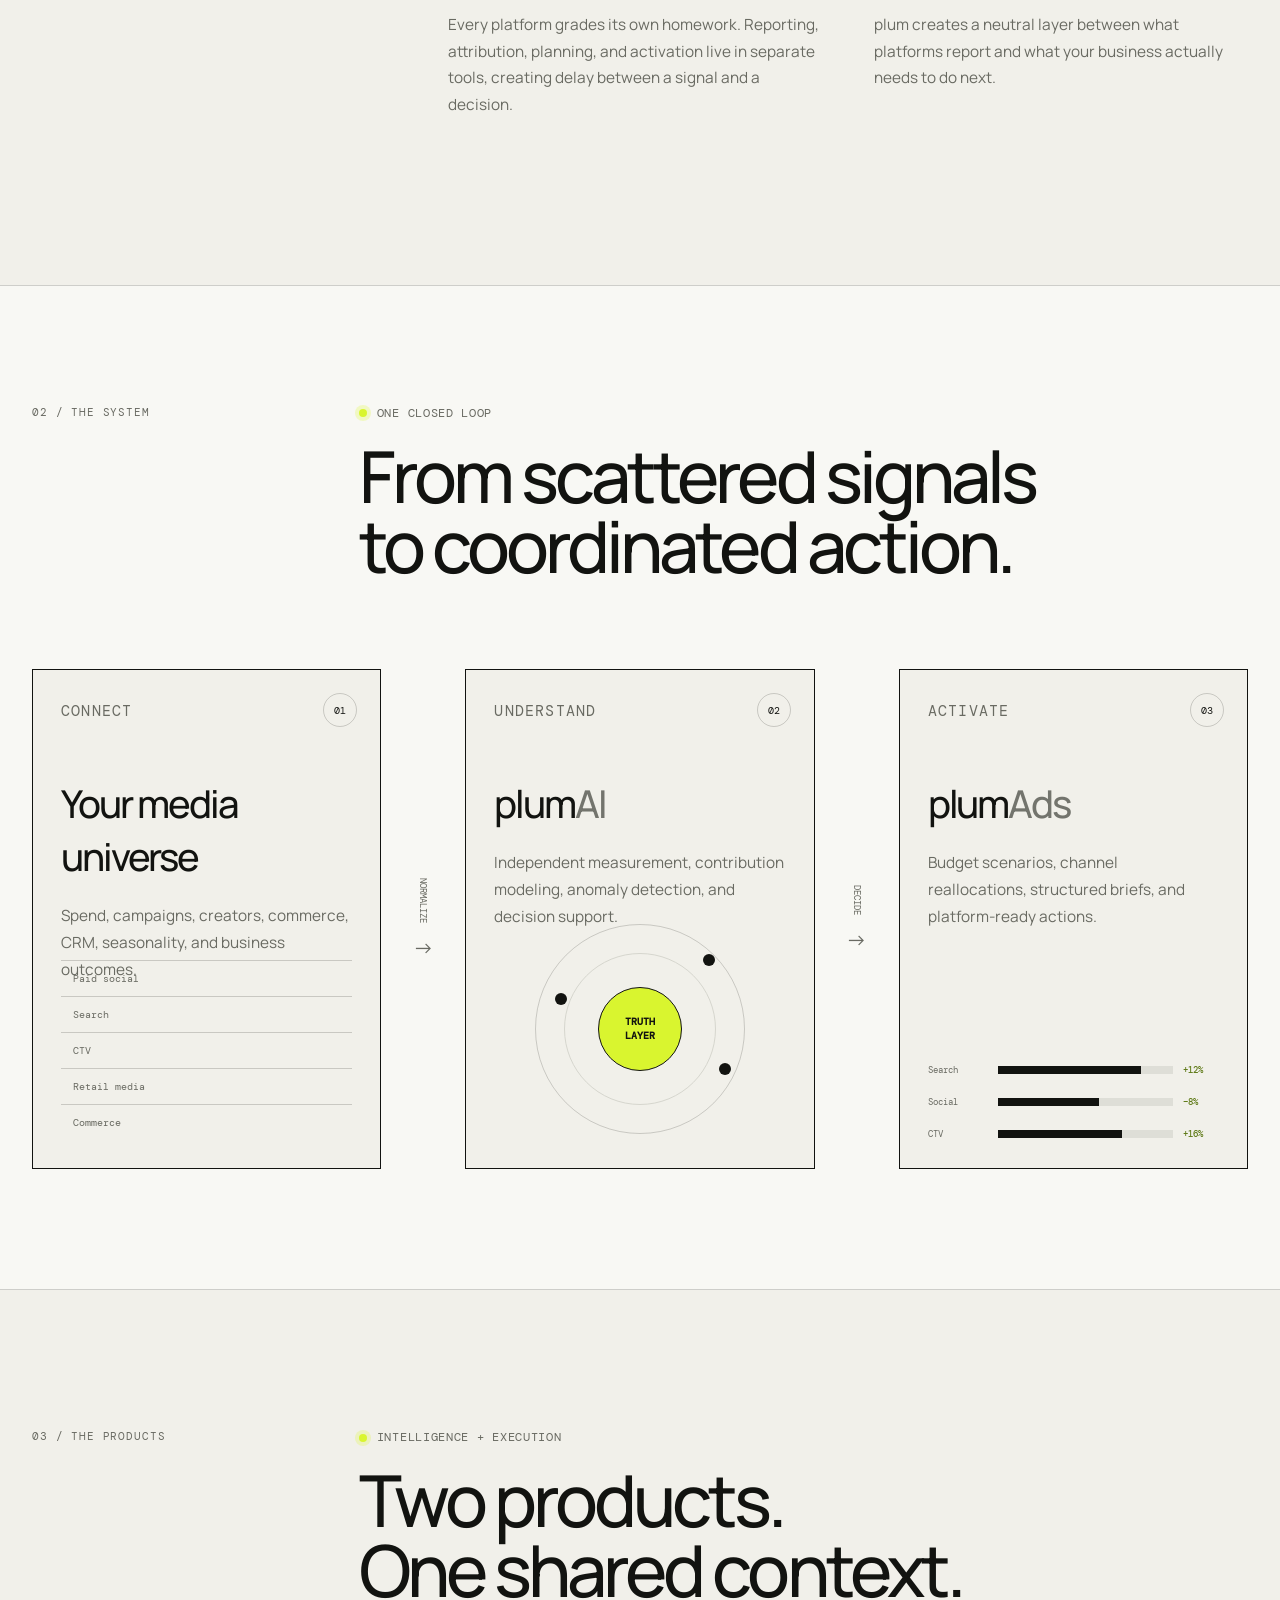
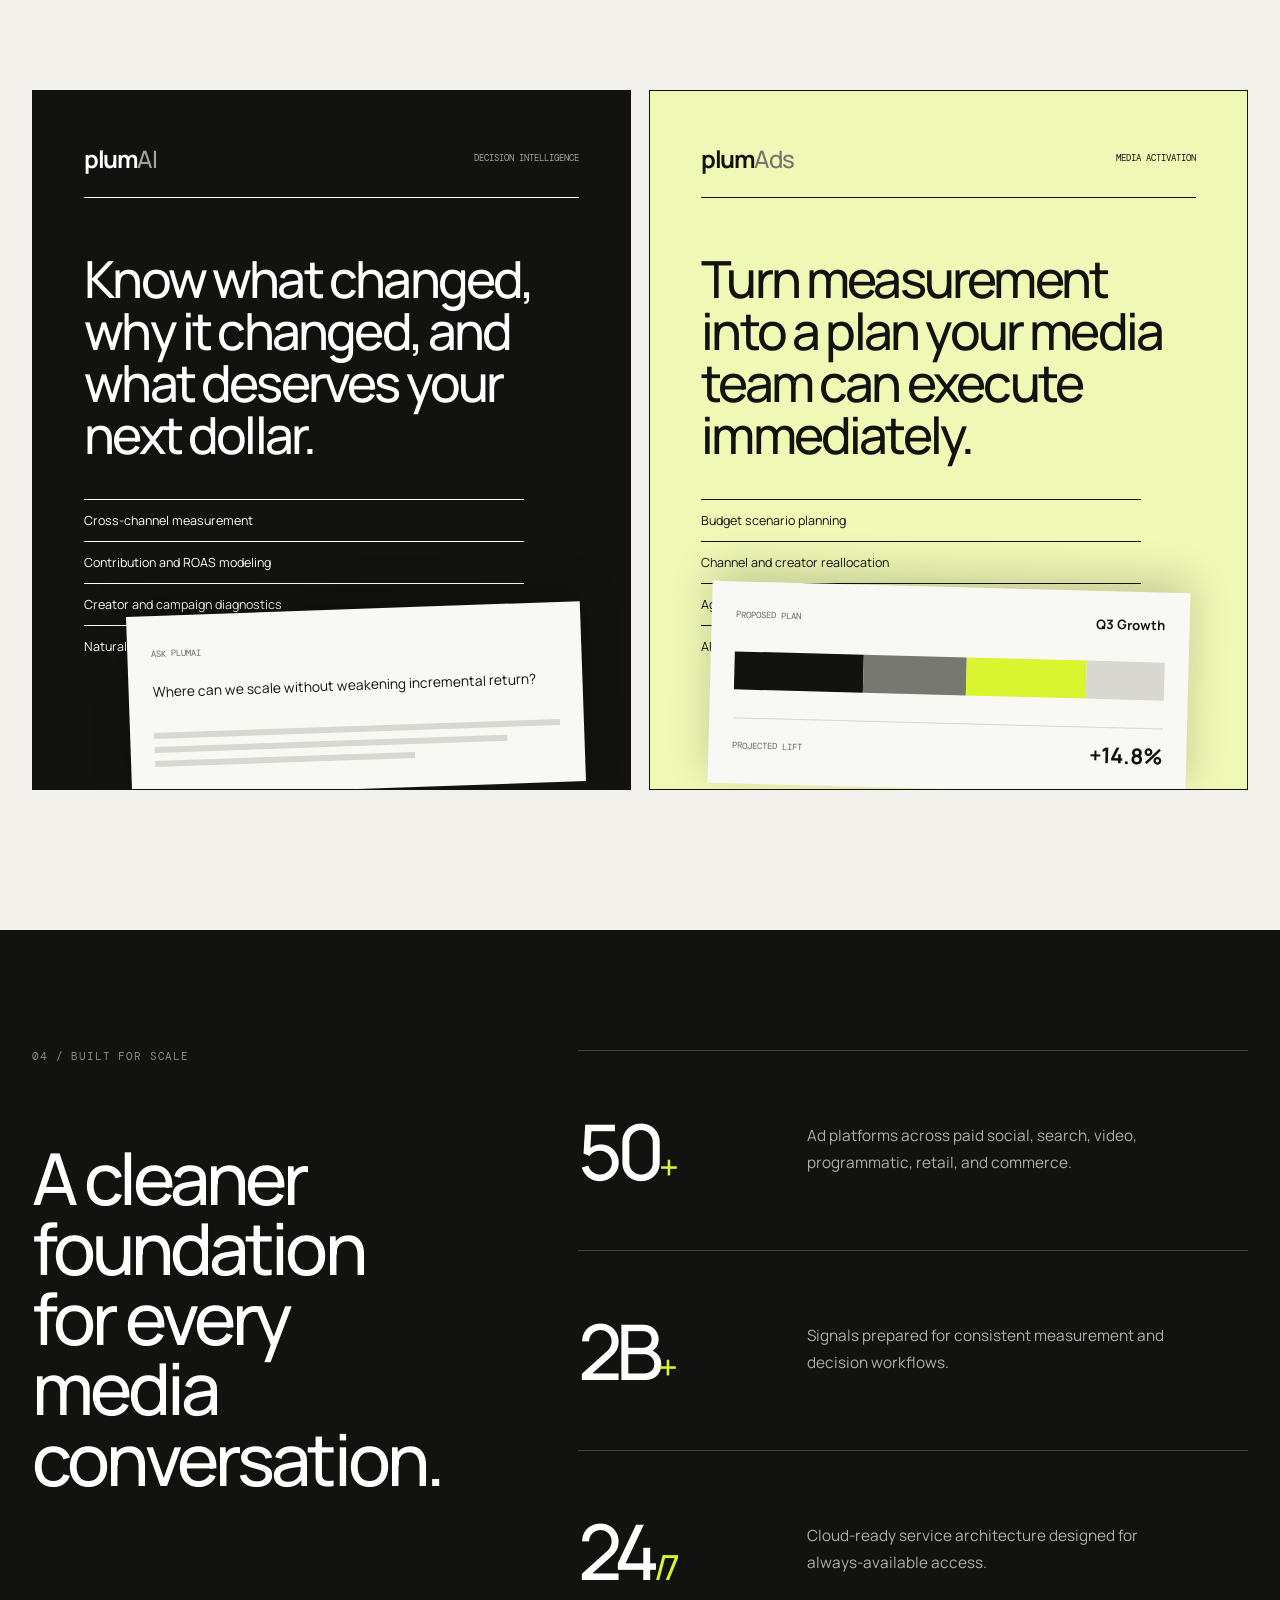
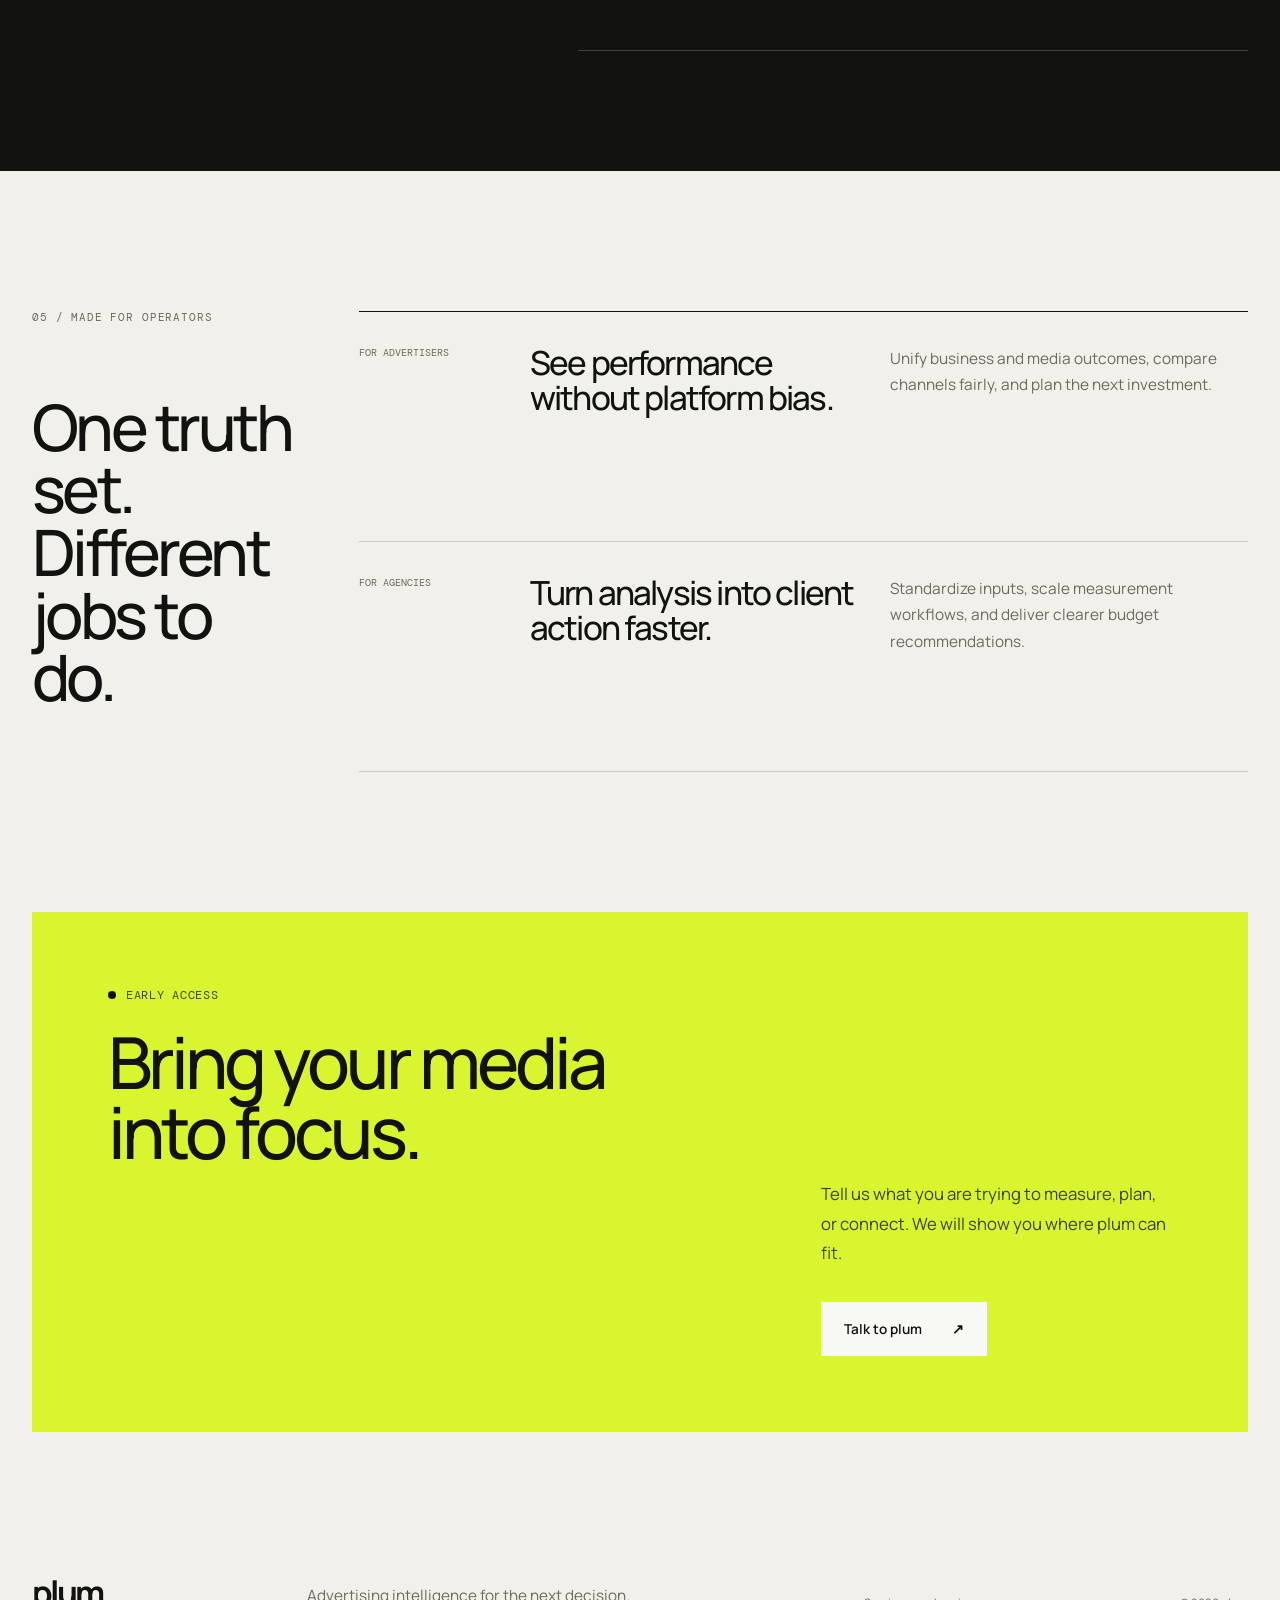
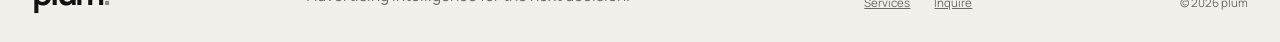
==== commit 57f19157: "Redesign Plum site with neutral adtech system" ====
--- a/index.html
+++ b/index.html
@@ -3,276 +3,317 @@
   <head>
     <meta charset="utf-8" />
     <meta name="viewport" content="width=device-width, initial-scale=1" />
-    <title>PLUM AI</title>
+    <meta name="theme-color" content="#f1f0ea" />
+    <title>plum | Advertising intelligence, connected</title>
     <meta
       name="description"
-      content="Plum AI unifies advertising data, measurement, planning, and activation across 50+ ad platforms."
+      content="plum connects advertising data, independent measurement, AI-assisted decisions, and media activation across 50+ ad platforms."
+    />
+    <link rel="preconnect" href="https://fonts.googleapis.com" />
+    <link rel="preconnect" href="https://fonts.gstatic.com" crossorigin />
+    <link
+      href="https://fonts.googleapis.com/css2?family=DM+Mono:wght@300;400;500&amp;family=Manrope:wght@400;500;600;700&amp;display=swap"
+      rel="stylesheet"
     />
     <link rel="stylesheet" href="assets/plum_main.css" />
   </head>
   <body>
-    <div class="site-shell">
-      <div class="background-orb orb-left"></div>
-      <div class="background-orb orb-right"></div>
-      <div class="background-grid"></div>
-
-      <header class="topbar">
-        <a class="brand" href="./">
-          <span class="brand-badge">
-            <img src="assets/plum-logo.jpeg" alt="Plum AI logo" />
-          </span>
-          <span class="brand-wordmark">PLUM AI</span>
-        </a>
-
-        <nav class="topnav">
-          <a href="#platform">Platform</a>
-          <a href="#offerings">Offerings</a>
-          <a href="#workflow">How it works</a>
-          <a href="contact/" class="nav-cta">Inquire</a>
-        </nav>
-      </header>
-
-      <main>
-        <section class="hero" id="platform">
-          <div class="hero-copy reveal">
-            <p class="eyebrow">Advertising Intelligence Platform</p>
-            <h1>One operating layer for modern advertising.</h1>
-            <p class="lede">
-              Plum AI connects fragmented media data, models what actually drives growth, and turns measurement into
-              action across the platforms agencies and advertisers already use.
+    <a class="skip-link" href="#main">Skip to content</a>
+
+    <header class="site-header">
+      <a class="wordmark" href="./" aria-label="plum home">plum<span>.</span></a>
+      <nav class="site-nav" aria-label="Primary navigation">
+        <a href="#system">System</a>
+        <a href="#products">Products</a>
+        <a href="services/">Access</a>
+      </nav>
+      <a class="header-cta" href="contact/">Talk to plum <span aria-hidden="true">↗</span></a>
+    </header>
+
+    <main id="main">
+      <section class="hero section-frame">
+        <div class="hero-copy reveal">
+          <p class="signal-label"><span></span> Independent advertising intelligence</p>
+          <h1>Make every media dollar <em>answerable.</em></h1>
+          <p class="hero-lede">
+            One system to connect fragmented ad data, measure what creates growth, and turn evidence into the next
+            media decision.
+          </p>
+          <div class="hero-actions">
+            <a class="button button-dark" href="contact/">Start a conversation <span>↗</span></a>
+            <a class="text-link" href="#system">See how it works <span>↓</span></a>
+          </div>
+        </div>
+
+        <div class="product-window reveal" aria-label="plum media intelligence product preview">
+          <div class="window-bar">
+            <div class="window-brand">plum<span>AI</span></div>
+            <div class="window-controls">
+              <span>All markets</span>
+              <span>Last 90 days</span>
+              <i aria-hidden="true"></i>
+            </div>
+          </div>
+
+          <div class="window-body">
+            <aside class="window-sidebar" aria-hidden="true">
+              <span class="active"></span>
+              <span></span>
+              <span></span>
+              <span></span>
+            </aside>
+
+            <div class="window-content">
+              <div class="window-title-row">
+                <div>
+                  <p>Portfolio / Overview</p>
+                  <h2>Media effectiveness</h2>
+                </div>
+                <span class="live-pill"><i></i> Live model</span>
+              </div>
+
+              <div class="kpi-grid">
+                <article>
+                  <span>Media spend</span>
+                  <strong>$2.48m</strong>
+                  <small>90-day total</small>
+                </article>
+                <article>
+                  <span>Modeled revenue</span>
+                  <strong>$8.16m</strong>
+                  <small class="positive">+12.4%</small>
+                </article>
+                <article>
+                  <span>Incremental ROAS</span>
+                  <strong>2.71x</strong>
+                  <small class="positive">+0.34x</small>
+                </article>
+              </div>
+
+              <div class="chart-card">
+                <div class="chart-head">
+                  <div>
+                    <span>Incremental outcome</span>
+                    <strong>$3.28m</strong>
+                  </div>
+                  <div class="chart-legend"><i></i> Modeled <i></i> Baseline</div>
+                </div>
+                <svg viewBox="0 0 700 190" role="img" aria-label="Rising modeled advertising performance chart">
+                  <defs>
+                    <linearGradient id="chartFill" x1="0" y1="0" x2="0" y2="1">
+                      <stop offset="0%" stop-color="#d9f52f" stop-opacity="0.38" />
+                      <stop offset="100%" stop-color="#d9f52f" stop-opacity="0" />
+                    </linearGradient>
+                  </defs>
+                  <g class="chart-grid">
+                    <line x1="0" x2="700" y1="36" y2="36" />
+                    <line x1="0" x2="700" y1="92" y2="92" />
+                    <line x1="0" x2="700" y1="148" y2="148" />
+                  </g>
+                  <path class="chart-area" d="M0 150 C65 142 88 121 145 128 S230 108 285 116 S370 74 425 84 S500 63 550 67 S625 27 700 34 L700 190 L0 190 Z" />
+                  <path class="chart-line" d="M0 150 C65 142 88 121 145 128 S230 108 285 116 S370 74 425 84 S500 63 550 67 S625 27 700 34" />
+                  <path class="chart-baseline" d="M0 158 C140 149 230 151 350 135 S560 124 700 112" />
+                  <circle cx="550" cy="67" r="5" />
+                </svg>
+                <div class="chart-dates"><span>Apr 01</span><span>May 01</span><span>Jun 01</span><span>Jun 30</span></div>
+              </div>
+
+              <div class="action-row">
+                <div class="action-mark">↗</div>
+                <div>
+                  <span>Recommended next move</span>
+                  <strong>Shift 8% from paid social to CTV prospecting.</strong>
+                </div>
+                <button type="button" data-product-toggle aria-label="Switch product preview">Open in plumAds</button>
+              </div>
+            </div>
+          </div>
+        </div>
+
+        <div class="hero-proof reveal">
+          <div><strong>50+</strong><span>ad platforms connected</span></div>
+          <div><strong>2B+</strong><span>signals normalized</span></div>
+          <div><strong>01</strong><span>independent decision layer</span></div>
+        </div>
+      </section>
+
+      <section class="platform-rail" aria-label="Supported data sources">
+        <p>Connect the stack you already use</p>
+        <div class="platform-list">
+          <span>Meta</span><span>Google Ads</span><span>TikTok</span><span>YouTube</span><span>DV360</span>
+          <span>The Trade Desk</span><span>Shopify</span><span>CRM</span><span>CTV</span>
+        </div>
+      </section>
+
+      <section class="problem-section section-frame reveal">
+        <div class="section-index">01 / The problem</div>
+        <div class="problem-copy">
+          <h2>Advertising has more data than ever.<br />It has less <span>agreement.</span></h2>
+          <div class="problem-notes">
+            <p>
+              Every platform grades its own homework. Reporting, attribution, planning, and activation live in
+              separate tools, creating delay between a signal and a decision.
             </p>
-
-            <div class="hero-actions">
-              <a class="button button-primary" href="contact/">Book an inquiry</a>
-              <a class="button button-secondary" href="services/">Explore services</a>
-            </div>
-
-            <div class="metric-row">
-              <article class="metric-card">
-                <span class="metric-value">50+</span>
-                <span class="metric-label">Ad platforms connected</span>
-              </article>
-              <article class="metric-card">
-                <span class="metric-value">2B+</span>
-                <span class="metric-label">Signals normalized</span>
-              </article>
-              <article class="metric-card">
-                <span class="metric-value">1</span>
-                <span class="metric-label">Decision layer for media, measurement, and planning</span>
-              </article>
-            </div>
-          </div>
-
-          <div class="hero-visual reveal">
-            <div class="hero-dashboard">
-              <div class="dash-window">
-                <span></span>
-                <span></span>
-                <span></span>
-              </div>
-
-              <div class="hero-panels">
-                <section class="panel panel-large">
-                  <p class="panel-kicker">Signal Graph</p>
-                  <div class="signal-columns">
-                    <div class="signal-column">
-                      <span class="column-label">Acquisition</span>
-                      <i style="height: 72%"></i>
-                    </div>
-                    <div class="signal-column">
-                      <span class="column-label">Incrementality</span>
-                      <i style="height: 58%"></i>
-                    </div>
-                    <div class="signal-column">
-                      <span class="column-label">Lift</span>
-                      <i style="height: 82%"></i>
-                    </div>
-                    <div class="signal-column">
-                      <span class="column-label">Efficiency</span>
-                      <i style="height: 64%"></i>
-                    </div>
-                  </div>
-                </section>
-
-                <section class="panel panel-small">
-                  <p class="panel-kicker">Unified Truth</p>
-                  <div class="mini-list">
-                    <div><span>Platform-reported</span><strong>48%</strong></div>
-                    <div><span>Modeled contribution</span><strong>31%</strong></div>
-                    <div><span>Incremental revenue</span><strong>21%</strong></div>
-                  </div>
-                </section>
-
-                <section class="panel panel-wide">
-                  <p class="panel-kicker">Action Layer</p>
-                  <div class="token-strip">
-                    <span>Budget shifts</span>
-                    <span>Channel planning</span>
-                    <span>Creative signals</span>
-                    <span>Executive reporting</span>
-                  </div>
-                </section>
-              </div>
-            </div>
-          </div>
-        </section>
-
-        <section class="ticker-section reveal">
-          <p class="ticker-label">Built for fragmented media environments</p>
-          <div class="ticker-track">
-            <span>Meta</span>
-            <span>Google Ads</span>
-            <span>TikTok</span>
-            <span>YouTube</span>
-            <span>DV360</span>
-            <span>The Trade Desk</span>
-            <span>CTV</span>
-            <span>Retail Media</span>
-            <span>CRM</span>
-            <span>Shopify</span>
-          </div>
-        </section>
-
-        <section class="story-grid reveal" id="offerings">
-          <article class="story-card story-card-primary">
-            <p class="card-kicker">Why Plum</p>
-            <h2>From platform noise to accountable growth.</h2>
             <p>
-              Most ad stacks create more dashboards, more disagreement, and more channel bias. Plum AI creates a
-              governed measurement layer that helps teams move from raw signal to budget action.
+              plum creates a neutral layer between what platforms report and what your business actually needs to do
+              next.
             </p>
+          </div>
+        </div>
+      </section>
+
+      <section class="system-section" id="system">
+        <div class="section-frame">
+          <div class="section-heading reveal">
+            <div class="section-index">02 / The system</div>
+            <div>
+              <p class="signal-label"><span></span> One closed loop</p>
+              <h2>From scattered signals<br />to coordinated action.</h2>
+            </div>
+          </div>
+
+          <div class="system-map reveal">
+            <article class="system-node sources-node">
+              <div class="node-number">01</div>
+              <p class="node-kicker">Connect</p>
+              <h3>Your media universe</h3>
+              <p>Spend, campaigns, creators, commerce, CRM, seasonality, and business outcomes.</p>
+              <div class="source-stack" aria-hidden="true">
+                <span>Paid social</span><span>Search</span><span>CTV</span><span>Retail media</span><span>Commerce</span>
+              </div>
+            </article>
+
+            <div class="map-arrow" aria-hidden="true"><span>Normalize</span>→</div>
+
+            <article class="system-node ai-node">
+              <div class="node-number">02</div>
+              <p class="node-kicker">Understand</p>
+              <h3>plum<span>AI</span></h3>
+              <p>Independent measurement, contribution modeling, anomaly detection, and decision support.</p>
+              <div class="model-orbit" aria-hidden="true">
+                <i></i><i></i><i></i>
+                <strong>truth<br />layer</strong>
+              </div>
+            </article>
+
+            <div class="map-arrow" aria-hidden="true"><span>Decide</span>→</div>
+
+            <article class="system-node ads-node">
+              <div class="node-number">03</div>
+              <p class="node-kicker">Activate</p>
+              <h3>plum<span>Ads</span></h3>
+              <p>Budget scenarios, channel reallocations, structured briefs, and platform-ready actions.</p>
+              <div class="allocation-bars" aria-hidden="true">
+                <div><span>Search</span><i style="--bar: 82%"></i><b>+12%</b></div>
+                <div><span>Social</span><i style="--bar: 58%"></i><b>−8%</b></div>
+                <div><span>CTV</span><i style="--bar: 71%"></i><b>+16%</b></div>
+              </div>
+            </article>
+          </div>
+        </div>
+      </section>
+
+      <section class="products-section section-frame" id="products">
+        <div class="section-heading reveal">
+          <div class="section-index">03 / The products</div>
+          <div>
+            <p class="signal-label"><span></span> Intelligence + execution</p>
+            <h2>Two products.<br />One shared context.</h2>
+          </div>
+        </div>
+
+        <div class="product-grid">
+          <article class="product-card product-ai reveal">
+            <div class="product-card-head">
+              <p>plum<span>AI</span></p>
+              <span>Decision intelligence</span>
+            </div>
+            <h3>Know what changed, why it changed, and what deserves your next dollar.</h3>
+            <ul>
+              <li>Cross-channel measurement</li>
+              <li>Contribution and ROAS modeling</li>
+              <li>Creator and campaign diagnostics</li>
+              <li>Natural-language analysis</li>
+            </ul>
+            <div class="query-card">
+              <span>Ask plumAI</span>
+              <p>Where can we scale without weakening incremental return?</p>
+              <div class="query-answer"><i></i><i></i><i></i></div>
+            </div>
           </article>
 
-          <article class="story-card">
-            <p class="card-kicker">For agencies</p>
-            <h3>Bring every client channel into one repeatable operating model.</h3>
+          <article class="product-card product-ads reveal">
+            <div class="product-card-head">
+              <p>plum<span>Ads</span></p>
+              <span>Media activation</span>
+            </div>
+            <h3>Turn measurement into a plan your media team can execute immediately.</h3>
+            <ul>
+              <li>Budget scenario planning</li>
+              <li>Channel and creator reallocation</li>
+              <li>Agency-ready action briefs</li>
+              <li>API and MCP access points</li>
+            </ul>
+            <div class="plan-card">
+              <div><span>Proposed plan</span><b>Q3 Growth</b></div>
+              <div class="plan-line"><span></span><span></span><span></span><span></span></div>
+              <div class="plan-footer"><span>Projected lift</span><strong>+14.8%</strong></div>
+            </div>
           </article>
-
-          <article class="story-card">
-            <p class="card-kicker">For advertisers</p>
-            <h3>Compare channels on one truth set instead of platform-reported stories.</h3>
+        </div>
+      </section>
+
+      <section class="evidence-section">
+        <div class="section-frame evidence-grid">
+          <div class="evidence-title reveal">
+            <div class="section-index">04 / Built for scale</div>
+            <h2>A cleaner foundation for every media conversation.</h2>
+          </div>
+          <div class="evidence-stats reveal">
+            <article><strong>50<span>+</span></strong><p>Ad platforms across paid social, search, video, programmatic, retail, and commerce.</p></article>
+            <article><strong>2B<span>+</span></strong><p>Signals prepared for consistent measurement and decision workflows.</p></article>
+            <article><strong>24<span>/7</span></strong><p>Cloud-ready service architecture designed for always-available access.</p></article>
+          </div>
+        </div>
+      </section>
+
+      <section class="roles-section section-frame reveal">
+        <div class="roles-copy">
+          <div class="section-index">05 / Made for operators</div>
+          <h2>One truth set.<br />Different jobs to do.</h2>
+        </div>
+        <div class="role-list">
+          <article>
+            <span>For advertisers</span>
+            <h3>See performance without platform bias.</h3>
+            <p>Unify business and media outcomes, compare channels fairly, and plan the next investment.</p>
           </article>
-        </section>
-
-        <section class="offerings reveal">
-          <div class="section-heading">
-            <p class="eyebrow">Core Offerings</p>
-            <h2>An operating system for connected media decisions.</h2>
-          </div>
-
-          <div class="offering-grid">
-            <article class="offering-card">
-              <p class="card-kicker">Connect</p>
-              <h3>Unified data ingestion</h3>
-              <p>Pull media, conversion, CRM, commerce, and seasonality data into one normalized advertising layer.</p>
-            </article>
-
-            <article class="offering-card">
-              <p class="card-kicker">Measure</p>
-              <h3>Cross-platform measurement</h3>
-              <p>Combine attribution logic, modeled contribution, and incrementality-style reasoning into one system.</p>
-            </article>
-
-            <article class="offering-card">
-              <p class="card-kicker">Plan</p>
-              <h3>Budget scenario planning</h3>
-              <p>See where the next dollar should go across paid social, search, creators, retail media, and more.</p>
-            </article>
-
-            <article class="offering-card">
-              <p class="card-kicker">Act</p>
-              <h3>Agency-ready execution briefs</h3>
-              <p>Turn reporting into recommendations, channel shifts, and client-ready narratives without rebuilding decks.</p>
-            </article>
-          </div>
-        </section>
-
-        <section class="workflow reveal" id="workflow">
-          <div class="section-heading">
-            <p class="eyebrow">How it works</p>
-            <h2>Signal in. Truth out. Decisions faster.</h2>
-          </div>
-
-          <div class="workflow-grid">
-            <article class="workflow-step">
-              <span class="step-index">01</span>
-              <h3>Ingest</h3>
-              <p>Connect spend, revenue, CRM, platform, and promotion data without forcing teams back into spreadsheets.</p>
-            </article>
-
-            <article class="workflow-step">
-              <span class="step-index">02</span>
-              <h3>Model</h3>
-              <p>Standardize channel definitions, reduce double-counting, and create a cleaner view of contribution.</p>
-            </article>
-
-            <article class="workflow-step">
-              <span class="step-index">03</span>
-              <h3>Compare</h3>
-              <p>Evaluate channels, creators, and campaigns on one basis instead of inheriting each platform’s bias.</p>
-            </article>
-
-            <article class="workflow-step">
-              <span class="step-index">04</span>
-              <h3>Move</h3>
-              <p>Shift budget, brief the team, and plan the next period with one shared source of truth.</p>
-            </article>
-          </div>
-        </section>
-
-        <section class="comparison reveal">
-          <div class="section-heading">
-            <p class="eyebrow">Why teams switch</p>
-            <h2>Built for the stack agencies already have, not the stack they wish they had.</h2>
-          </div>
-
-          <div class="comparison-table">
-            <div class="table-head">
-              <span></span>
-              <span>Typical setup</span>
-              <span>Plum AI</span>
-            </div>
-            <div class="table-row">
-              <span>Channel truth</span>
-              <span>Siloed by platform</span>
-              <span>Unified measurement layer</span>
-            </div>
-            <div class="table-row">
-              <span>Planning</span>
-              <span>Spreadsheet-heavy</span>
-              <span>Scenario-led budget action</span>
-            </div>
-            <div class="table-row">
-              <span>Client reporting</span>
-              <span>Manual stitching</span>
-              <span>Structured brief-ready outputs</span>
-            </div>
-            <div class="table-row">
-              <span>Ad platform coverage</span>
-              <span>Fragmented point tools</span>
-              <span>50+ ad platforms</span>
-            </div>
-            <div class="table-row">
-              <span>Operational context</span>
-              <span>Yesterday’s dashboard</span>
-              <span>Always-on decision surface</span>
-            </div>
-          </div>
-        </section>
-
-        <section class="cta-band reveal">
-          <div>
-            <p class="eyebrow">Start here</p>
-            <h2>Bring your media stack into focus.</h2>
-            <p>See how Plum AI can unify platform data, measure true contribution, and drive better budget decisions.</p>
-          </div>
-          <div class="cta-actions">
-            <a class="button button-primary" href="contact/">Inquire</a>
-            <a class="button button-secondary" href="services/">View services</a>
-          </div>
-        </section>
-      </main>
-    </div>
+          <article>
+            <span>For agencies</span>
+            <h3>Turn analysis into client action faster.</h3>
+            <p>Standardize inputs, scale measurement workflows, and deliver clearer budget recommendations.</p>
+          </article>
+        </div>
+      </section>
+
+      <section class="final-cta section-frame reveal">
+        <div>
+          <p class="signal-label"><span></span> Early access</p>
+          <h2>Bring your media<br />into focus.</h2>
+        </div>
+        <div class="final-cta-copy">
+          <p>Tell us what you are trying to measure, plan, or connect. We will show you where plum can fit.</p>
+          <a class="button button-light" href="contact/">Talk to plum <span>↗</span></a>
+        </div>
+      </section>
+    </main>
+
+    <footer class="site-footer section-frame">
+      <a class="wordmark footer-wordmark" href="./">plum<span>.</span></a>
+      <p>Advertising intelligence for the next decision.</p>
+      <div><a href="services/">Services</a><a href="contact/">Inquire</a></div>
+      <span>© 2026 plum</span>
+    </footer>
 
     <script src="assets/plum_main.js"></script>
   </body>
--- a/assets/plum_main.css
+++ b/assets/plum_main.css
@@ -1,18 +1,16 @@
 :root {
-  --bg: #16071d;
-  --bg-deep: #0f0416;
-  --panel: rgba(255, 255, 255, 0.08);
-  --panel-strong: rgba(255, 255, 255, 0.12);
-  --line: rgba(255, 255, 255, 0.1);
-  --line-soft: rgba(255, 255, 255, 0.06);
-  --text: #f7f1ff;
-  --muted: rgba(247, 241, 255, 0.68);
-  --plum-1: #5d1d67;
-  --plum-2: #7e2b7d;
-  --plum-3: #b554c0;
-  --lime: #d6ff4a;
-  --leaf: #87da4b;
-  --shadow: 0 30px 80px rgba(6, 3, 12, 0.42);
+  --paper: #f1f0ea;
+  --paper-bright: #f8f8f4;
+  --ink: #121310;
+  --ink-soft: #24251f;
+  --muted: #696a62;
+  --line: #d6d6ce;
+  --line-dark: rgba(18, 19, 16, 0.18);
+  --acid: #d9f52f;
+  --acid-soft: #eff8b5;
+  --white: #ffffff;
+  --sans: "Manrope", sans-serif;
+  --mono: "DM Mono", monospace;
 }
 
 * {
@@ -25,595 +23,1300 @@
 
 body {
   margin: 0;
-  background:
-    radial-gradient(circle at 16% 12%, rgba(181, 84, 192, 0.2), transparent 28%),
-    radial-gradient(circle at 85% 14%, rgba(214, 255, 74, 0.14), transparent 22%),
-    radial-gradient(circle at 50% 52%, rgba(96, 23, 104, 0.34), transparent 42%),
-    linear-gradient(180deg, #210927 0%, #16071d 42%, #110515 100%);
-  color: var(--text);
-  font-family: "Avenir Next", "Helvetica Neue", sans-serif;
+  background: var(--paper);
+  color: var(--ink);
+  font-family: var(--sans);
+  -webkit-font-smoothing: antialiased;
+}
+
+body::before {
+  content: "";
+  position: fixed;
+  inset: 0;
+  pointer-events: none;
+  opacity: 0.16;
+  z-index: 20;
+  background-image: url("data:image/svg+xml,%3Csvg viewBox='0 0 180 180' xmlns='http://www.w3.org/2000/svg'%3E%3Cfilter id='n'%3E%3CfeTurbulence type='fractalNoise' baseFrequency='.92' numOctaves='4' stitchTiles='stitch'/%3E%3C/filter%3E%3Crect width='100%25' height='100%25' filter='url(%23n)' opacity='.11'/%3E%3C/svg%3E");
+  mix-blend-mode: multiply;
 }
 
 a {
   color: inherit;
 }
 
-.site-shell {
-  position: relative;
-  overflow: hidden;
-}
-
-.background-orb,
-.background-grid {
-  pointer-events: none;
+button,
+input,
+select,
+textarea {
+  font: inherit;
+}
+
+.skip-link {
   position: fixed;
-}
-
-.background-orb {
-  width: 42vw;
-  height: 42vw;
+  left: 16px;
+  top: -80px;
+  z-index: 100;
+  padding: 12px 16px;
+  background: var(--ink);
+  color: var(--white);
+}
+
+.skip-link:focus {
+  top: 16px;
+}
+
+.section-frame,
+.site-header {
+  width: min(1380px, calc(100% - 64px));
+  margin-inline: auto;
+}
+
+.site-header {
+  height: 88px;
+  display: grid;
+  grid-template-columns: 1fr auto 1fr;
+  align-items: center;
+  border-bottom: 1px solid var(--line-dark);
+}
+
+.wordmark {
+  width: fit-content;
+  font-size: 1.55rem;
+  line-height: 1;
+  font-weight: 700;
+  letter-spacing: -0.08em;
+  text-decoration: none;
+}
+
+.wordmark span {
+  color: #8d8e86;
+}
+
+.site-nav {
+  display: flex;
+  gap: 34px;
+  align-items: center;
+}
+
+.site-nav a,
+.header-cta {
+  font-size: 0.76rem;
+  font-weight: 600;
+  letter-spacing: 0.08em;
+  text-decoration: none;
+  text-transform: uppercase;
+}
+
+.site-nav a {
+  color: var(--muted);
+  transition: color 180ms ease;
+}
+
+.site-nav a:hover {
+  color: var(--ink);
+}
+
+.header-cta {
+  justify-self: end;
+  padding-bottom: 5px;
+  border-bottom: 1px solid var(--ink);
+}
+
+.header-cta span {
+  display: inline-block;
+  margin-left: 7px;
+  transition: transform 180ms ease;
+}
+
+.header-cta:hover span,
+.button:hover span {
+  transform: translate(3px, -3px);
+}
+
+.hero {
+  display: grid;
+  grid-template-columns: minmax(0, 0.9fr) minmax(560px, 1.1fr);
+  gap: clamp(34px, 6vw, 96px);
+  padding-top: clamp(76px, 9vw, 136px);
+  padding-bottom: 42px;
+}
+
+.hero-copy {
+  align-self: center;
+  padding-bottom: 40px;
+}
+
+.signal-label,
+.section-index,
+.node-kicker,
+.product-card-head > span,
+.window-title-row p,
+.window-controls,
+.kpi-grid span,
+.kpi-grid small,
+.chart-head span,
+.chart-legend,
+.action-row span,
+.platform-rail > p,
+.role-list article > span {
+  font-family: var(--mono);
+}
+
+.signal-label {
+  margin: 0 0 24px;
+  display: flex;
+  align-items: center;
+  gap: 10px;
+  color: var(--muted);
+  font-size: 0.72rem;
+  letter-spacing: 0.06em;
+  text-transform: uppercase;
+}
+
+.signal-label > span {
+  width: 8px;
+  height: 8px;
   border-radius: 50%;
-  filter: blur(100px);
-  opacity: 0.28;
-}
-
-.orb-left {
-  top: -10vw;
-  left: -10vw;
-  background: rgba(181, 84, 192, 0.3);
-}
-
-.orb-right {
-  top: 15vh;
-  right: -12vw;
-  background: rgba(118, 229, 107, 0.12);
-}
-
-.background-grid {
-  inset: 0;
-  background-image:
-    linear-gradient(rgba(255, 255, 255, 0.04) 1px, transparent 1px),
-    linear-gradient(90deg, rgba(255, 255, 255, 0.04) 1px, transparent 1px);
-  background-size: 48px 48px;
-  mask-image: linear-gradient(180deg, rgba(0, 0, 0, 0.7), transparent 72%);
-  opacity: 0.2;
-}
-
-.topbar,
-.hero,
-.ticker-section,
-.story-grid,
-.offerings,
-.workflow,
-.comparison,
-.cta-band {
-  width: min(1240px, calc(100% - 40px));
-  margin-left: auto;
-  margin-right: auto;
-  position: relative;
-  z-index: 2;
-}
-
-.topbar {
-  display: flex;
-  justify-content: space-between;
-  align-items: center;
-  padding: 24px 0 18px;
-}
-
-.brand {
-  display: inline-flex;
-  align-items: center;
-  gap: 14px;
-  text-decoration: none;
-}
-
-.brand-badge {
-  width: 54px;
-  height: 54px;
-  border-radius: 18px;
-  overflow: hidden;
-  background: rgba(255, 255, 255, 0.94);
-  box-shadow: 0 16px 30px rgba(0, 0, 0, 0.18);
-}
-
-.brand-badge img {
-  width: 100%;
-  height: 100%;
-  object-fit: cover;
-  display: block;
-}
-
-.brand-wordmark {
-  letter-spacing: 0.28em;
-  font-size: 0.82rem;
-  color: rgba(247, 241, 255, 0.92);
-}
-
-.topnav {
-  display: inline-flex;
-  align-items: center;
-  gap: 22px;
-}
-
-.topnav a {
-  text-decoration: none;
-  color: var(--muted);
-  font-size: 0.95rem;
-}
-
-.topnav .nav-cta {
-  color: var(--text);
-  padding: 12px 16px;
-  border-radius: 999px;
-  border: 1px solid var(--line);
-  background: rgba(255, 255, 255, 0.05);
-}
-
-.hero {
-  display: grid;
-  grid-template-columns: 1.04fr 0.96fr;
-  gap: 34px;
-  align-items: center;
-  padding: 34px 0 32px;
-  min-height: calc(100vh - 96px);
-}
-
-.hero-copy {
-  max-width: 660px;
-}
-
-.eyebrow,
-.card-kicker,
-.panel-kicker,
-.ticker-label,
-.step-index {
-  margin: 0 0 14px;
-  text-transform: uppercase;
-  letter-spacing: 0.18em;
-  font-size: 0.74rem;
-  color: rgba(247, 241, 255, 0.62);
+  background: var(--acid);
+  box-shadow: 0 0 0 4px rgba(217, 245, 47, 0.25);
+}
+
+h1,
+h2,
+h3,
+p {
+  margin-top: 0;
 }
 
 h1,
 h2,
 h3 {
-  margin: 0;
-  font-family: Georgia, "Times New Roman", serif;
-  line-height: 0.97;
+  letter-spacing: -0.055em;
   font-weight: 500;
 }
 
 h1 {
-  font-size: clamp(3.5rem, 7vw, 6.7rem);
-  max-width: 10ch;
-}
-
-h2 {
-  font-size: clamp(2rem, 4vw, 3.3rem);
-  max-width: 14ch;
-}
-
-h3 {
-  font-size: 1.55rem;
-}
-
-.lede,
-.story-card p,
-.offering-card p,
-.workflow-step p,
-.cta-band p,
-.comparison-table span,
-.panel,
-.mini-list div,
-.token-strip span {
-  color: var(--muted);
-  line-height: 1.7;
-  font-size: 1.02rem;
-}
-
-.hero-actions,
-.cta-actions {
+  margin-bottom: 30px;
+  font-size: clamp(4rem, 7vw, 7.5rem);
+  line-height: 0.88;
+  max-width: 8.5ch;
+}
+
+h1 em {
+  display: block;
+  font-style: normal;
+  color: transparent;
+  -webkit-text-stroke: 1.5px var(--ink);
+}
+
+.hero-lede {
+  max-width: 580px;
+  margin-bottom: 0;
+  color: var(--muted);
+  font-size: clamp(1.06rem, 1.5vw, 1.28rem);
+  line-height: 1.65;
+}
+
+.hero-actions {
   display: flex;
+  align-items: center;
   flex-wrap: wrap;
-  gap: 14px;
-  margin-top: 30px;
+  gap: 24px;
+  margin-top: 36px;
 }
 
 .button {
   display: inline-flex;
   align-items: center;
   justify-content: center;
-  min-width: 158px;
-  padding: 15px 22px;
-  border-radius: 999px;
+  gap: 30px;
+  min-height: 54px;
+  padding: 0 22px;
+  border: 1px solid transparent;
   text-decoration: none;
+  font-size: 0.85rem;
+  font-weight: 600;
+}
+
+.button span {
+  transition: transform 180ms ease;
+}
+
+.button-dark {
+  background: var(--ink);
+  color: var(--paper-bright);
+}
+
+.text-link {
+  display: inline-flex;
+  align-items: center;
+  gap: 40px;
+  padding: 10px 0 7px;
+  border-bottom: 1px solid var(--ink);
+  text-decoration: none;
+  font-size: 0.85rem;
+  font-weight: 600;
+}
+
+.product-window {
+  align-self: center;
+  overflow: hidden;
+  min-width: 0;
+  border: 1px solid var(--ink);
+  background: var(--paper-bright);
+  box-shadow: 16px 16px 0 #dad9d0;
+}
+
+.window-bar {
+  height: 54px;
+  padding: 0 18px;
+  display: flex;
+  align-items: center;
+  justify-content: space-between;
+  border-bottom: 1px solid var(--line);
+}
+
+.window-brand {
+  font-size: 0.9rem;
+  font-weight: 700;
+  letter-spacing: -0.05em;
+}
+
+.window-brand span,
+.ai-node h3 span,
+.ads-node h3 span,
+.product-card-head p span {
+  color: #73746d;
+  font-weight: 500;
+}
+
+.window-controls {
+  display: flex;
+  align-items: center;
+  gap: 8px;
+  color: var(--muted);
+  font-size: 0.58rem;
+}
+
+.window-controls span {
+  padding: 7px 9px;
+  border: 1px solid var(--line);
+}
+
+.window-controls i {
+  width: 26px;
+  height: 26px;
+  border-radius: 50%;
+  background: var(--ink);
+}
+
+.window-body {
+  display: grid;
+  grid-template-columns: 46px 1fr;
+}
+
+.window-sidebar {
+  display: flex;
+  flex-direction: column;
+  align-items: center;
+  gap: 17px;
+  padding-top: 22px;
+  border-right: 1px solid var(--line);
+}
+
+.window-sidebar span {
+  width: 15px;
+  height: 15px;
+  border: 1px solid #aaa9a2;
+}
+
+.window-sidebar span:nth-child(2) {
+  border-radius: 50%;
+}
+
+.window-sidebar .active {
+  background: var(--acid);
+  border-color: var(--ink);
+  box-shadow: 3px 3px 0 var(--ink);
+}
+
+.window-content {
+  min-width: 0;
+  padding: 22px;
+}
+
+.window-title-row,
+.chart-head,
+.action-row,
+.product-card-head,
+.plan-card > div:first-child,
+.plan-footer {
+  display: flex;
+  justify-content: space-between;
+  align-items: center;
+}
+
+.window-title-row p {
+  margin-bottom: 7px;
+  color: var(--muted);
+  font-size: 0.58rem;
+}
+
+.window-title-row h2 {
+  margin: 0;
+  font-size: 1.35rem;
+}
+
+.live-pill {
+  padding: 7px 9px;
+  border: 1px solid var(--line);
+  color: var(--muted);
+  font-family: var(--mono);
+  font-size: 0.56rem;
+  white-space: nowrap;
+}
+
+.live-pill i {
+  display: inline-block;
+  width: 6px;
+  height: 6px;
+  margin-right: 5px;
+  border-radius: 50%;
+  background: #80aa1e;
+}
+
+.kpi-grid {
+  display: grid;
+  grid-template-columns: repeat(3, 1fr);
+  margin-top: 20px;
+  border: 1px solid var(--line);
+}
+
+.kpi-grid article {
+  padding: 13px;
+}
+
+.kpi-grid article + article {
+  border-left: 1px solid var(--line);
+}
+
+.kpi-grid span,
+.kpi-grid small {
+  display: block;
+  color: var(--muted);
+  font-size: 0.53rem;
+}
+
+.kpi-grid strong {
+  display: block;
+  margin: 8px 0;
+  font-size: 1.16rem;
+  font-weight: 600;
+  letter-spacing: -0.04em;
+}
+
+.kpi-grid .positive {
+  color: #577313;
+}
+
+.chart-card {
+  margin-top: 14px;
+  padding: 16px 14px 8px;
+  border: 1px solid var(--line);
+}
+
+.chart-head > div:first-child span,
+.chart-head > div:first-child strong {
+  display: block;
+}
+
+.chart-head strong {
+  margin-top: 5px;
+  font-size: 1.1rem;
+}
+
+.chart-head span,
+.chart-legend {
+  color: var(--muted);
+  font-size: 0.54rem;
+}
+
+.chart-legend {
+  display: flex;
+  gap: 6px;
+  align-items: center;
+}
+
+.chart-legend i {
+  width: 8px;
+  height: 8px;
+  border-radius: 50%;
+  background: var(--acid);
+}
+
+.chart-legend i:nth-of-type(2) {
+  margin-left: 6px;
+  background: #b6b6af;
+}
+
+.chart-card svg {
+  display: block;
+  width: 100%;
+  height: 150px;
+  margin-top: 8px;
+  overflow: visible;
+}
+
+.chart-grid line {
+  stroke: #e0e0da;
+  stroke-width: 1;
+}
+
+.chart-area {
+  fill: url(#chartFill);
+}
+
+.chart-line,
+.chart-baseline {
+  fill: none;
+  stroke-linecap: round;
+  stroke-linejoin: round;
+}
+
+.chart-line {
+  stroke: var(--ink);
+  stroke-width: 2.5;
+}
+
+.chart-baseline {
+  stroke: #a4a49c;
+  stroke-width: 1.5;
+  stroke-dasharray: 5 5;
+}
+
+.chart-card circle {
+  fill: var(--acid);
+  stroke: var(--ink);
+  stroke-width: 2;
+}
+
+.chart-dates {
+  display: flex;
+  justify-content: space-between;
+  color: #96968e;
+  font-family: var(--mono);
+  font-size: 0.5rem;
+}
+
+.action-row {
+  gap: 12px;
+  margin-top: 14px;
+  padding: 13px 14px;
+  background: var(--ink);
+  color: var(--white);
+}
+
+.action-mark {
+  flex: 0 0 auto;
+  display: grid;
+  width: 32px;
+  height: 32px;
+  place-items: center;
+  background: var(--acid);
+  color: var(--ink);
+}
+
+.action-row > div:nth-child(2) {
+  flex: 1;
+}
+
+.action-row span,
+.action-row strong {
+  display: block;
+}
+
+.action-row span {
+  margin-bottom: 4px;
+  color: #aaa9a2;
+  font-size: 0.49rem;
+}
+
+.action-row strong {
+  font-size: 0.68rem;
+  font-weight: 500;
+}
+
+.action-row button {
+  padding: 8px 10px;
+  border: 1px solid #4a4b45;
+  background: transparent;
+  color: var(--white);
+  font-size: 0.56rem;
+  cursor: pointer;
+}
+
+.hero-proof {
+  grid-column: 1 / -1;
+  display: grid;
+  grid-template-columns: repeat(3, 1fr);
+  margin-top: 42px;
+  border-top: 1px solid var(--line-dark);
+  border-bottom: 1px solid var(--line-dark);
+}
+
+.hero-proof > div {
+  min-height: 108px;
+  display: flex;
+  align-items: center;
+  gap: 20px;
+  padding: 18px 30px;
+}
+
+.hero-proof > div + div {
+  border-left: 1px solid var(--line-dark);
+}
+
+.hero-proof strong {
+  font-size: 2.45rem;
+  font-weight: 500;
+  letter-spacing: -0.07em;
+}
+
+.hero-proof span {
+  max-width: 150px;
+  color: var(--muted);
+  font-size: 0.76rem;
+  line-height: 1.45;
+}
+
+.platform-rail {
+  overflow: hidden;
+  margin-top: 40px;
+  padding: 26px 32px;
+  background: var(--ink);
+  color: var(--white);
+}
+
+.platform-rail > p {
+  margin-bottom: 20px;
+  color: #8f9088;
+  font-size: 0.62rem;
+  text-align: center;
+  text-transform: uppercase;
+  letter-spacing: 0.1em;
+}
+
+.platform-list {
+  display: flex;
+  justify-content: center;
+  flex-wrap: wrap;
+  gap: 22px 42px;
+}
+
+.platform-list span {
+  color: #d1d1cb;
+  font-size: 0.9rem;
+  font-weight: 500;
+}
+
+.problem-section,
+.roles-section {
+  display: grid;
+  grid-template-columns: minmax(180px, 0.3fr) minmax(0, 1fr);
+  gap: 60px;
+  padding-top: 150px;
+  padding-bottom: 150px;
+}
+
+.section-index {
+  color: var(--muted);
+  font-size: 0.66rem;
+  text-transform: uppercase;
+  letter-spacing: 0.08em;
+}
+
+.problem-copy h2,
+.section-heading h2,
+.evidence-title h2,
+.roles-copy h2,
+.final-cta h2 {
+  margin: 0;
+  font-size: clamp(2.8rem, 5.6vw, 6.4rem);
+  line-height: 0.98;
+}
+
+.problem-copy h2 span {
+  color: transparent;
+  -webkit-text-stroke: 1.3px var(--ink);
+}
+
+.problem-notes {
+  display: grid;
+  grid-template-columns: repeat(2, minmax(0, 1fr));
+  gap: 52px;
+  max-width: 800px;
+  margin: 52px 0 0 auto;
+}
+
+.problem-notes p,
+.system-node > p,
+.product-card > p,
+.evidence-stats p,
+.role-list p,
+.final-cta-copy > p,
+.site-footer > p {
+  color: var(--muted);
   font-size: 0.96rem;
-  letter-spacing: 0.05em;
-}
-
-.button-primary {
-  background: linear-gradient(135deg, var(--lime), #f0ff97);
-  color: #211027;
-  box-shadow: 0 18px 40px rgba(208, 255, 83, 0.18);
-}
-
-.button-secondary {
-  border: 1px solid var(--line);
-  background: rgba(255, 255, 255, 0.05);
-  color: var(--text);
-}
-
-.metric-row {
-  display: grid;
-  grid-template-columns: repeat(3, 1fr);
-  gap: 14px;
-  margin-top: 34px;
-}
-
-.metric-card,
-.story-card,
-.offering-card,
-.workflow-step,
-.comparison-table,
-.cta-band,
-.panel {
-  border: 1px solid var(--line-soft);
-  background: linear-gradient(180deg, rgba(255, 255, 255, 0.1), rgba(255, 255, 255, 0.04));
-  box-shadow: var(--shadow);
-  backdrop-filter: blur(18px);
-}
-
-.metric-card {
-  padding: 18px;
-  border-radius: 22px;
-}
-
-.metric-value {
+  line-height: 1.75;
+}
+
+.system-section {
+  padding: 120px 0;
+  background: var(--paper-bright);
+  border-top: 1px solid var(--line-dark);
+  border-bottom: 1px solid var(--line-dark);
+}
+
+.section-heading {
+  display: grid;
+  grid-template-columns: minmax(180px, 0.3fr) minmax(0, 1fr);
+  gap: 60px;
+  align-items: start;
+}
+
+.section-heading .signal-label {
+  margin-bottom: 20px;
+}
+
+.system-map {
+  display: grid;
+  grid-template-columns: 1fr 84px 1fr 84px 1fr;
+  align-items: stretch;
+  margin-top: 88px;
+}
+
+.system-node {
+  position: relative;
+  min-width: 0;
+  min-height: 500px;
+  padding: 28px;
+  border: 1px solid var(--ink);
+  background: var(--paper);
+}
+
+.system-node h3 {
+  margin-bottom: 20px;
+  font-size: clamp(2rem, 3vw, 3.1rem);
+}
+
+.system-node > p:not(.node-kicker) {
+  max-width: 320px;
+}
+
+.node-number {
+  position: absolute;
+  top: 23px;
+  right: 23px;
+  display: grid;
+  width: 34px;
+  height: 34px;
+  place-items: center;
+  border: 1px solid var(--line-dark);
+  border-radius: 50%;
+  font-family: var(--mono);
+  font-size: 0.6rem;
+}
+
+.node-kicker {
+  margin-bottom: 52px;
+  color: var(--muted);
+  font-size: 0.62rem;
+  text-transform: uppercase;
+  letter-spacing: 0.08em;
+}
+
+.map-arrow {
+  display: flex;
+  flex-direction: column;
+  align-items: center;
+  justify-content: center;
+  gap: 10px;
+  color: var(--muted);
+  font-size: 1.3rem;
+}
+
+.map-arrow span {
+  font-family: var(--mono);
+  font-size: 0.54rem;
+  text-transform: uppercase;
+  writing-mode: vertical-rl;
+}
+
+.source-stack {
+  position: absolute;
+  left: 28px;
+  right: 28px;
+  bottom: 28px;
+}
+
+.source-stack span {
   display: block;
-  font-family: Georgia, "Times New Roman", serif;
-  font-size: 2rem;
-  color: var(--text);
-}
-
-.metric-label {
-  display: block;
-  margin-top: 8px;
-  color: var(--muted);
-  line-height: 1.5;
-}
-
-.hero-visual {
-  position: relative;
-}
-
-.hero-dashboard {
-  position: relative;
-  padding: 22px;
-  border-radius: 30px;
-  border: 1px solid rgba(255, 255, 255, 0.08);
-  background: linear-gradient(160deg, rgba(28, 8, 35, 0.94), rgba(69, 22, 78, 0.82));
-  box-shadow: 0 36px 90px rgba(0, 0, 0, 0.36);
-}
-
-.hero-dashboard::before {
+  padding: 11px 12px;
+  border-top: 1px solid var(--line-dark);
+  color: var(--muted);
+  font-family: var(--mono);
+  font-size: 0.6rem;
+}
+
+.model-orbit {
+  position: absolute;
+  left: 50%;
+  bottom: 34px;
+  width: 210px;
+  height: 210px;
+  transform: translateX(-50%);
+  border: 1px solid var(--line-dark);
+  border-radius: 50%;
+}
+
+.model-orbit::before,
+.model-orbit::after {
   content: "";
   position: absolute;
-  inset: -1px;
-  border-radius: inherit;
-  padding: 1px;
-  background: linear-gradient(135deg, rgba(214, 255, 74, 0.4), rgba(255, 255, 255, 0.08), rgba(181, 84, 192, 0.38));
-  -webkit-mask: linear-gradient(#000 0 0) content-box, linear-gradient(#000 0 0);
-  -webkit-mask-composite: xor;
-  mask-composite: exclude;
-  pointer-events: none;
-}
-
-.dash-window {
+  inset: 28px;
+  border: 1px solid var(--line);
+  border-radius: 50%;
+}
+
+.model-orbit::after {
+  inset: 62px;
+  background: var(--acid);
+  border-color: var(--ink);
+}
+
+.model-orbit strong {
+  position: absolute;
+  inset: 0;
+  z-index: 2;
+  display: grid;
+  place-items: center;
+  font-family: var(--mono);
+  font-size: 0.62rem;
+  line-height: 1.4;
+  text-align: center;
+  text-transform: uppercase;
+}
+
+.model-orbit i {
+  position: absolute;
+  z-index: 3;
+  width: 12px;
+  height: 12px;
+  border-radius: 50%;
+  background: var(--ink);
+}
+
+.model-orbit i:nth-child(1) { left: 19px; top: 68px; }
+.model-orbit i:nth-child(2) { right: 29px; top: 29px; }
+.model-orbit i:nth-child(3) { right: 13px; bottom: 58px; }
+
+.allocation-bars {
+  position: absolute;
+  left: 28px;
+  right: 28px;
+  bottom: 28px;
+  display: grid;
+  gap: 20px;
+}
+
+.allocation-bars > div {
+  display: grid;
+  grid-template-columns: 60px 1fr 36px;
+  align-items: center;
+  gap: 10px;
+  color: var(--muted);
+  font-family: var(--mono);
+  font-size: 0.56rem;
+}
+
+.allocation-bars i {
+  position: relative;
+  height: 8px;
+  background: #deded7;
+}
+
+.allocation-bars i::after {
+  content: "";
+  position: absolute;
+  inset: 0 auto 0 0;
+  width: var(--bar);
+  background: var(--ink);
+}
+
+.allocation-bars b {
+  color: #607b19;
+  font-weight: 500;
+}
+
+.products-section {
+  padding-top: 140px;
+  padding-bottom: 140px;
+}
+
+.product-grid {
+  display: grid;
+  grid-template-columns: repeat(2, minmax(0, 1fr));
+  gap: 18px;
+  margin-top: 84px;
+}
+
+.product-card {
+  position: relative;
+  overflow: hidden;
+  min-height: 700px;
+  padding: clamp(28px, 4vw, 54px);
+  border: 1px solid var(--ink);
+}
+
+.product-ai {
+  background: var(--ink);
+  color: var(--white);
+}
+
+.product-ads {
+  background: var(--acid-soft);
+}
+
+.product-card-head {
+  padding-bottom: 22px;
+  border-bottom: 1px solid currentColor;
+}
+
+.product-card-head p {
+  margin: 0;
+  font-size: 1.5rem;
+  font-weight: 700;
+  letter-spacing: -0.06em;
+}
+
+.product-card-head > span {
+  font-size: 0.58rem;
+  text-transform: uppercase;
+}
+
+.product-ai .product-card-head > span,
+.product-ai .product-card-head p span {
+  color: #a2a39c;
+}
+
+.product-card h3 {
+  max-width: 15ch;
+  margin: 54px 0 38px;
+  font-size: clamp(2.2rem, 4vw, 4.2rem);
+  line-height: 1.02;
+}
+
+.product-card ul {
+  width: min(100%, 440px);
+  margin: 0;
+  padding: 0;
+  list-style: none;
+}
+
+.product-card li {
+  padding: 12px 0;
+  border-top: 1px solid currentColor;
+  font-size: 0.78rem;
+}
+
+.query-card,
+.plan-card {
+  position: absolute;
+  right: 8%;
+  bottom: 0;
+  left: 16%;
+  min-height: 180px;
+  padding: 24px;
+  background: var(--paper-bright);
+  color: var(--ink);
+  transform: rotate(-2deg);
+  box-shadow: 0 -12px 40px rgba(0, 0, 0, 0.18);
+}
+
+.query-card > span,
+.plan-card span {
+  color: var(--muted);
+  font-family: var(--mono);
+  font-size: 0.56rem;
+  text-transform: uppercase;
+}
+
+.query-card p {
+  margin: 20px 0 30px;
+  font-size: 0.86rem;
+  line-height: 1.5;
+}
+
+.query-answer {
+  display: grid;
+  gap: 8px;
+}
+
+.query-answer i {
+  display: block;
+  height: 6px;
+  background: #d8d8d1;
+}
+
+.query-answer i:nth-child(2) { width: 87%; }
+.query-answer i:nth-child(3) { width: 64%; }
+
+.plan-card {
+  right: 10%;
+  left: 10%;
+  min-height: 190px;
+  background: var(--paper-bright);
+  transform: rotate(1.5deg);
+}
+
+.plan-card b {
+  font-size: 0.82rem;
+}
+
+.plan-line {
+  display: grid;
+  grid-template-columns: 30% 24% 28% 18%;
+  height: 38px;
+  margin: 28px 0;
+}
+
+.plan-line span:nth-child(1) { background: var(--ink); }
+.plan-line span:nth-child(2) { background: #777970; }
+.plan-line span:nth-child(3) { background: var(--acid); }
+.plan-line span:nth-child(4) { background: #d8d8d0; }
+
+.plan-footer {
+  padding-top: 12px;
+  border-top: 1px solid var(--line);
+}
+
+.plan-footer strong {
+  font-size: 1.35rem;
+}
+
+.evidence-section {
+  padding: 120px 0;
+  background: var(--ink);
+  color: var(--white);
+}
+
+.evidence-grid {
+  display: grid;
+  grid-template-columns: 0.8fr 1.2fr;
+  gap: 100px;
+}
+
+.evidence-title .section-index {
+  color: #8b8c85;
+  margin-bottom: 80px;
+}
+
+.evidence-title h2 {
+  max-width: 9ch;
+}
+
+.evidence-stats {
+  border-top: 1px solid #40413d;
+}
+
+.evidence-stats article {
+  display: grid;
+  grid-template-columns: 0.45fr 1fr;
+  gap: 30px;
+  align-items: center;
+  min-height: 200px;
+  border-bottom: 1px solid #40413d;
+}
+
+.evidence-stats strong {
+  font-size: clamp(3.6rem, 6vw, 6.4rem);
+  font-weight: 500;
+  letter-spacing: -0.08em;
+}
+
+.evidence-stats strong span {
+  color: var(--acid);
+  font-size: 0.45em;
+}
+
+.evidence-stats p {
+  max-width: 380px;
+  margin: 0;
+  color: #aeafa8;
+}
+
+.roles-section {
+  padding-top: 140px;
+  padding-bottom: 140px;
+}
+
+.roles-copy .section-index {
+  margin-bottom: 72px;
+}
+
+.roles-copy h2 {
+  font-size: clamp(2.8rem, 5vw, 5.6rem);
+}
+
+.role-list {
+  border-top: 1px solid var(--ink);
+}
+
+.role-list article {
+  display: grid;
+  grid-template-columns: 0.35fr 0.8fr 0.85fr;
+  gap: 24px;
+  min-height: 230px;
+  padding: 34px 0;
+  border-bottom: 1px solid var(--line-dark);
+}
+
+.role-list article > span {
+  color: var(--muted);
+  font-size: 0.62rem;
+  text-transform: uppercase;
+}
+
+.role-list h3 {
+  margin: 0;
+  font-size: clamp(1.6rem, 2.6vw, 2.8rem);
+  line-height: 1.05;
+}
+
+.role-list p {
+  margin: 0;
+}
+
+.final-cta {
+  display: grid;
+  grid-template-columns: 1.3fr 0.7fr;
+  gap: 60px;
+  min-height: 520px;
+  padding: 76px;
+  background: var(--acid);
+}
+
+.final-cta .signal-label {
+  color: #46483f;
+}
+
+.final-cta .signal-label > span {
+  background: var(--ink);
+  box-shadow: none;
+}
+
+.final-cta-copy {
+  align-self: end;
+}
+
+.final-cta-copy > p {
+  margin-bottom: 34px;
+  color: #3f4139;
+  font-size: 1.05rem;
+}
+
+.button-light {
+  background: var(--paper-bright);
+  color: var(--ink);
+}
+
+.site-footer {
+  display: grid;
+  grid-template-columns: 0.6fr 1.3fr 0.7fr auto;
+  gap: 34px;
+  align-items: end;
+  min-height: 210px;
+  padding-top: 60px;
+  padding-bottom: 32px;
+}
+
+.footer-wordmark {
+  font-size: 2.1rem;
+}
+
+.site-footer > p {
+  margin: 0;
+}
+
+.site-footer > div {
   display: flex;
-  gap: 8px;
-  margin-bottom: 18px;
-}
-
-.dash-window span {
-  width: 10px;
-  height: 10px;
-  border-radius: 50%;
-  background: rgba(255, 255, 255, 0.28);
-}
-
-.hero-panels {
-  display: grid;
-  grid-template-columns: 1.2fr 0.8fr;
-  gap: 14px;
-}
-
-.panel {
-  padding: 18px;
-  border-radius: 22px;
-}
-
-.panel-large {
-  min-height: 300px;
-}
-
-.panel-small {
-  min-height: 300px;
-}
-
-.panel-wide {
-  grid-column: 1 / -1;
-}
-
-.signal-columns {
-  display: grid;
-  grid-template-columns: repeat(4, 1fr);
-  align-items: end;
-  gap: 12px;
-  height: 216px;
-  margin-top: 24px;
-}
-
-.signal-column {
-  display: flex;
-  flex-direction: column;
-  justify-content: end;
-  gap: 10px;
-  height: 100%;
-}
-
-.signal-column i {
-  display: block;
-  border-radius: 18px 18px 8px 8px;
-  background: linear-gradient(180deg, rgba(214, 255, 74, 0.95), rgba(181, 84, 192, 0.9));
-  box-shadow: inset 0 -12px 30px rgba(0, 0, 0, 0.18);
-}
-
-.column-label {
-  color: rgba(247, 241, 255, 0.74);
-  font-size: 0.82rem;
-}
-
-.mini-list {
-  display: grid;
-  gap: 16px;
-  margin-top: 22px;
-}
-
-.mini-list div {
-  display: flex;
-  justify-content: space-between;
-  gap: 18px;
-}
-
-.mini-list strong {
-  color: var(--text);
-  font-size: 1.05rem;
-}
-
-.token-strip {
-  display: flex;
-  flex-wrap: wrap;
-  gap: 10px;
-  margin-top: 16px;
-}
-
-.token-strip span {
-  padding: 10px 12px;
-  border-radius: 999px;
-  background: rgba(255, 255, 255, 0.06);
-  border: 1px solid var(--line-soft);
-  font-size: 0.92rem;
-}
-
-.ticker-section,
-.story-grid,
-.offerings,
-.workflow,
-.comparison,
-.cta-band {
-  margin-top: 36px;
-}
-
-.ticker-section {
-  padding: 14px 18px;
-  border-radius: 24px;
-  background: rgba(255, 255, 255, 0.05);
-  border: 1px solid var(--line-soft);
-}
-
-.ticker-track {
-  display: flex;
-  flex-wrap: wrap;
-  gap: 10px;
-}
-
-.ticker-track span {
-  padding: 10px 14px;
-  border-radius: 999px;
-  background: rgba(255, 255, 255, 0.06);
-  color: rgba(247, 241, 255, 0.86);
-  font-size: 0.92rem;
-}
-
-.story-grid {
-  display: grid;
-  grid-template-columns: 1.2fr 0.8fr 0.8fr;
-  gap: 16px;
-}
-
-.story-card {
-  padding: 26px;
-  border-radius: 26px;
-}
-
-.story-card-primary {
-  background: linear-gradient(160deg, rgba(214, 255, 74, 0.14), rgba(255, 255, 255, 0.05), rgba(181, 84, 192, 0.14));
-}
-
-.section-heading {
-  display: flex;
-  justify-content: space-between;
-  align-items: end;
-  gap: 20px;
-  margin-bottom: 22px;
-}
-
-.offering-grid {
-  display: grid;
-  grid-template-columns: repeat(4, 1fr);
-  gap: 16px;
-}
-
-.offering-card {
-  padding: 24px;
-  border-radius: 24px;
-}
-
-.workflow-grid {
-  display: grid;
-  grid-template-columns: repeat(4, 1fr);
-  gap: 16px;
-}
-
-.workflow-step {
-  padding: 24px;
-  border-radius: 24px;
-}
-
-.comparison-table {
-  border-radius: 28px;
-  overflow: hidden;
-}
-
-.table-head,
-.table-row {
-  display: grid;
-  grid-template-columns: 1.1fr 1fr 1fr;
-  gap: 14px;
-  padding: 18px 22px;
-}
-
-.table-head {
-  background: rgba(255, 255, 255, 0.08);
-  color: rgba(247, 241, 255, 0.9);
-}
-
-.table-row + .table-row {
-  border-top: 1px solid var(--line-soft);
-}
-
-.cta-band {
-  display: flex;
-  justify-content: space-between;
-  align-items: center;
   gap: 24px;
-  padding: 30px;
-  border-radius: 30px;
-  margin-bottom: 54px;
+}
+
+.site-footer > div a,
+.site-footer > span {
+  color: var(--muted);
+  font-size: 0.72rem;
 }
 
 .reveal {
   opacity: 0;
-  transform: translateY(14px);
-}
-
-body.page-ready .reveal {
-  animation: rise-in 700ms ease forwards;
-}
-
-body.page-ready .hero-visual.reveal {
-  animation-delay: 140ms;
-}
-
-@keyframes rise-in {
-  from {
-    opacity: 0;
-    transform: translateY(14px);
+  transform: translateY(22px);
+  transition: opacity 700ms ease, transform 700ms cubic-bezier(0.2, 0.65, 0.25, 1);
+}
+
+.reveal.is-visible {
+  opacity: 1;
+  transform: translateY(0);
+}
+
+.product-window.reveal {
+  transition-delay: 120ms;
+}
+
+.hero-proof.reveal {
+  transition-delay: 200ms;
+}
+
+@media (prefers-reduced-motion: reduce) {
+  html { scroll-behavior: auto; }
+  .reveal { opacity: 1; transform: none; transition: none; }
+  * { animation: none !important; }
+}
+
+@media (max-width: 1180px) {
+  .hero {
+    grid-template-columns: 0.8fr 1.2fr;
+    gap: 40px;
   }
-  to {
-    opacity: 1;
-    transform: translateY(0);
+
+  h1 { font-size: clamp(3.8rem, 7vw, 6.3rem); }
+  .system-map { grid-template-columns: 1fr 52px 1fr 52px 1fr; }
+  .system-node { padding: 22px; }
+  .source-stack,
+  .allocation-bars { left: 22px; right: 22px; }
+}
+
+@media (max-width: 980px) {
+  .section-frame,
+  .site-header { width: min(100% - 36px, 1380px); }
+
+  .hero {
+    grid-template-columns: 1fr;
   }
-}
-
-@media (max-width: 1080px) {
-  .hero,
-  .story-grid,
-  .offering-grid,
-  .workflow-grid {
+
+  .hero-copy { padding-bottom: 0; }
+  .hero-lede { max-width: 680px; }
+  .product-window { width: 100%; }
+
+  .problem-section,
+  .roles-section,
+  .section-heading {
+    grid-template-columns: 1fr;
+    gap: 36px;
+  }
+
+  .system-map {
+    grid-template-columns: 1fr;
+    gap: 0;
+  }
+
+  .system-node { min-height: 450px; }
+  .map-arrow { height: 76px; transform: rotate(90deg); }
+  .map-arrow span { display: none; }
+  .evidence-grid { grid-template-columns: 1fr; gap: 70px; }
+  .evidence-title h2 { max-width: 12ch; }
+  .product-card { min-height: 660px; }
+  .role-list article { grid-template-columns: 0.3fr 0.9fr 0.8fr; }
+}
+
+@media (max-width: 760px) {
+  .site-header {
+    height: 72px;
+    grid-template-columns: 1fr auto;
+  }
+
+  .site-nav { display: none; }
+  .header-cta { font-size: 0.66rem; }
+  .hero { padding-top: 68px; }
+  h1 { font-size: clamp(3.4rem, 18vw, 5.7rem); }
+  .hero-lede { font-size: 1rem; }
+  .window-controls span { display: none; }
+  .window-body { grid-template-columns: 32px 1fr; }
+  .window-sidebar { gap: 14px; }
+  .window-sidebar span { width: 12px; height: 12px; }
+  .window-content { padding: 14px; }
+  .kpi-grid article { padding: 10px 8px; }
+  .kpi-grid strong { font-size: 0.9rem; }
+  .chart-card svg { height: 116px; }
+  .action-row button { display: none; }
+
+  .hero-proof { grid-template-columns: 1fr; }
+  .hero-proof > div { min-height: 88px; padding: 14px 0; }
+  .hero-proof > div + div { border-left: 0; border-top: 1px solid var(--line-dark); }
+
+  .platform-rail { padding-inline: 18px; }
+  .platform-list { gap: 18px 24px; }
+
+  .problem-section,
+  .roles-section,
+  .products-section { padding-top: 100px; padding-bottom: 100px; }
+
+  .problem-copy h2,
+  .section-heading h2,
+  .evidence-title h2,
+  .roles-copy h2,
+  .final-cta h2 { font-size: clamp(2.7rem, 13vw, 4.8rem); }
+
+  .problem-notes { grid-template-columns: 1fr; gap: 14px; margin-top: 38px; }
+  .system-section { padding: 90px 0; }
+  .system-map { margin-top: 56px; }
+  .system-node { min-height: 440px; }
+
+  .product-grid { grid-template-columns: 1fr; margin-top: 56px; }
+  .product-card { min-height: 650px; }
+  .product-card h3 { font-size: clamp(2.4rem, 11vw, 3.8rem); }
+  .query-card,
+  .plan-card { left: 8%; right: 8%; }
+
+  .evidence-section { padding: 90px 0; }
+  .evidence-title .section-index { margin-bottom: 44px; }
+  .evidence-stats article { grid-template-columns: 1fr; gap: 0; padding: 28px 0; }
+
+  .role-list article { grid-template-columns: 1fr; gap: 16px; padding: 30px 0; }
+  .roles-copy .section-index { margin-bottom: 36px; }
+
+  .final-cta {
+    grid-template-columns: 1fr;
+    min-height: 580px;
+    padding: 42px 28px;
+  }
+
+  .site-footer {
     grid-template-columns: 1fr 1fr;
-  }
-
-  .hero {
     align-items: start;
   }
 
-  .panel-wide,
-  .story-card-primary {
-    grid-column: 1 / -1;
-  }
-}
-
-@media (max-width: 820px) {
-  .topbar,
-  .topnav,
-  .hero,
-  .metric-row,
-  .story-grid,
-  .offering-grid,
-  .workflow-grid,
-  .hero-panels,
-  .content-grid,
-  .cta-band,
-  .section-heading,
-  .table-head,
-  .table-row {
-    grid-template-columns: 1fr;
-  }
-
-  .topbar {
-    flex-direction: column;
-    align-items: start;
-    gap: 18px;
-  }
-
-  .topnav {
-    display: flex;
-    flex-wrap: wrap;
-  }
-
-  .hero {
-    min-height: auto;
-    padding-top: 22px;
-  }
-
-  h1 {
-    font-size: clamp(3rem, 12vw, 4.8rem);
-  }
-
-  .hero-dashboard {
-    padding: 18px;
-  }
-
-  .signal-columns {
-    height: 180px;
-  }
-
-  .table-head {
-    display: none;
-  }
-
-  .table-row {
-    padding: 18px;
-  }
-
-  .table-row span:first-child {
-    color: var(--text);
-    font-weight: 600;
-  }
-
-  .cta-band {
-    align-items: start;
-  }
-}
+  .site-footer > p { grid-column: 1 / -1; }
+  .site-footer > div { order: 3; }
+  .site-footer > span { order: 4; text-align: right; }
+}
+
+@media (max-width: 430px) {
+  .section-frame,
+  .site-header { width: calc(100% - 28px); }
+  .hero { padding-top: 52px; }
+  h1 { font-size: clamp(3.2rem, 18vw, 4.4rem); }
+  .hero-actions { align-items: stretch; flex-direction: column; }
+  .button { justify-content: space-between; }
+  .text-link { justify-content: space-between; }
+  .product-window { box-shadow: 8px 8px 0 #dad9d0; }
+  .window-title-row h2 { font-size: 1.05rem; }
+  .live-pill { display: none; }
+  .chart-legend { display: none; }
+  .action-row strong { font-size: 0.62rem; }
+  .system-node { min-height: 420px; }
+  .product-card { min-height: 620px; }
+  .product-card-head { align-items: flex-start; gap: 10px; }
+  .product-card-head > span { text-align: right; }
+}
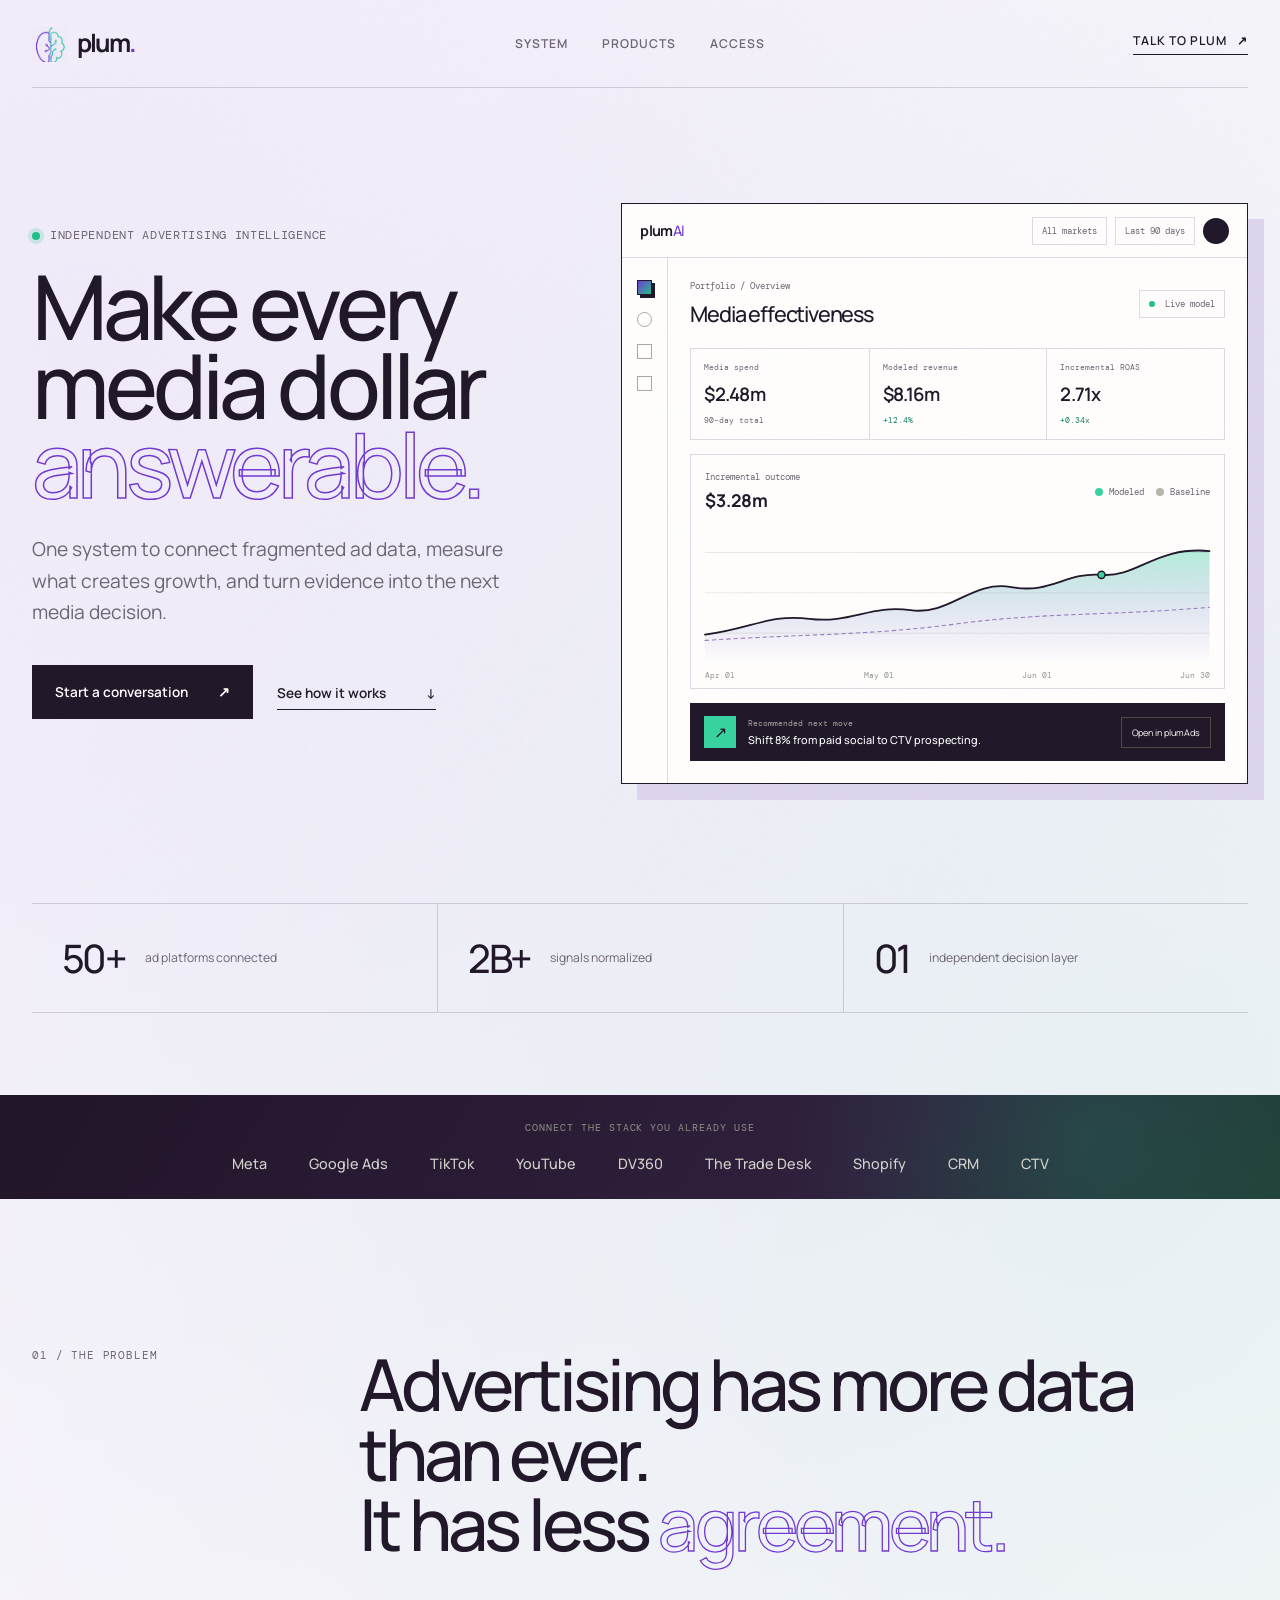
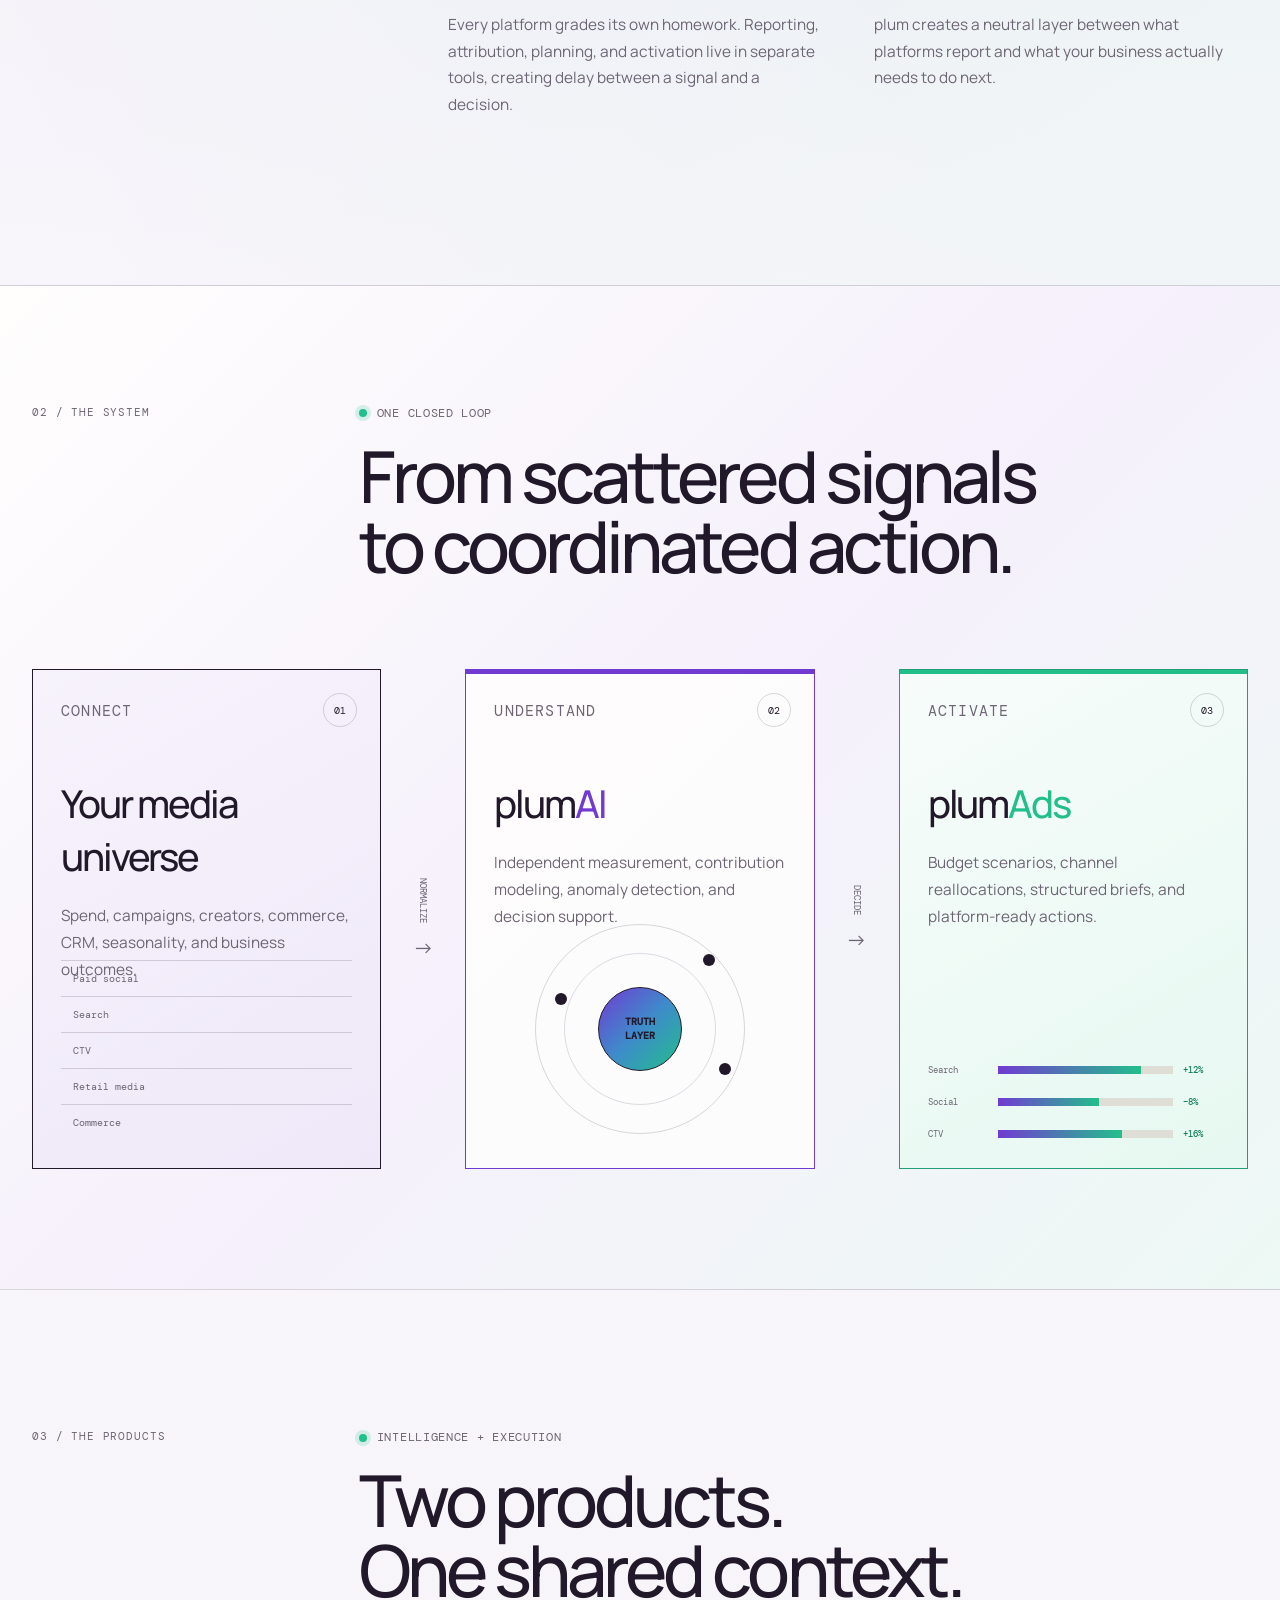
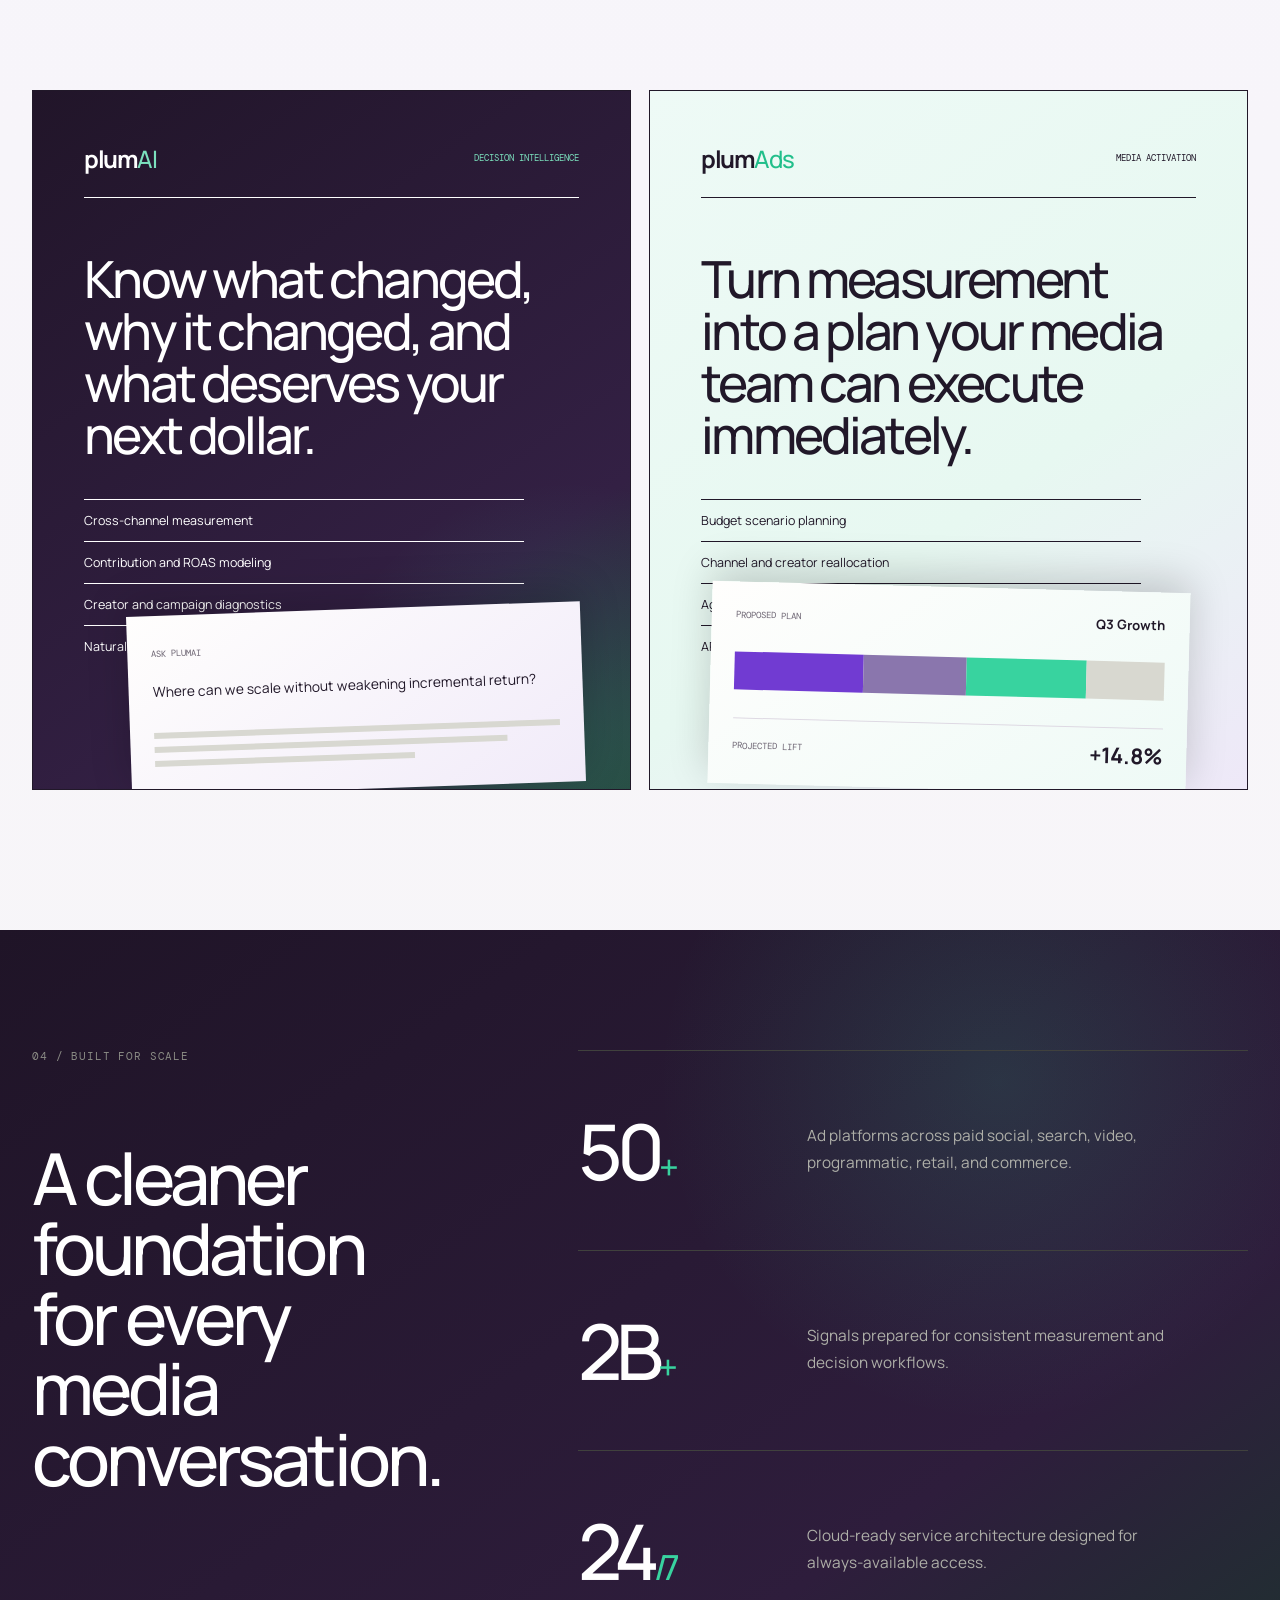
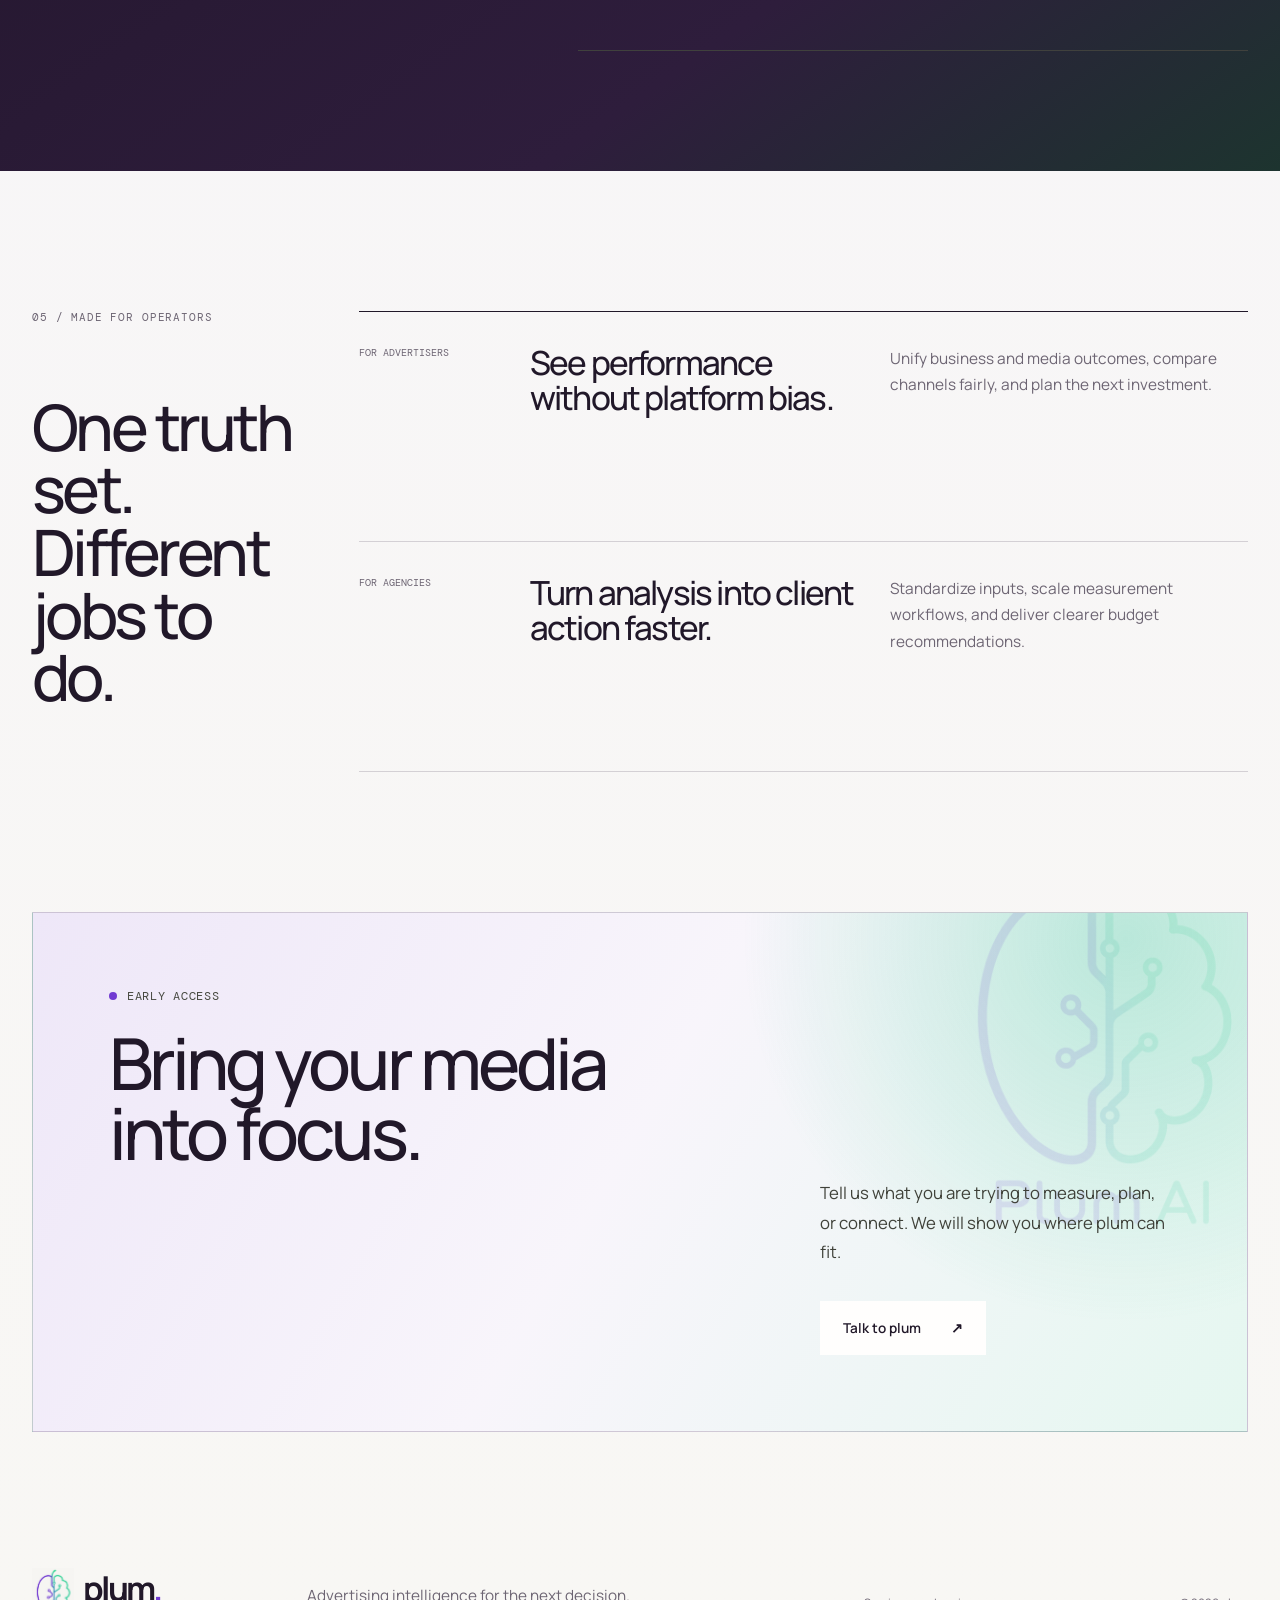
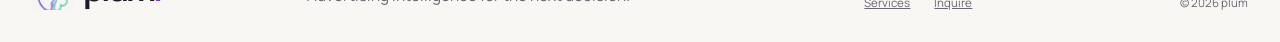
==== commit 7463411d: "Add Plum logo and branded color system" ====
--- a/index.html
+++ b/index.html
@@ -3,12 +3,13 @@
   <head>
     <meta charset="utf-8" />
     <meta name="viewport" content="width=device-width, initial-scale=1" />
-    <meta name="theme-color" content="#f1f0ea" />
+    <meta name="theme-color" content="#f7f5fa" />
     <title>plum | Advertising intelligence, connected</title>
     <meta
       name="description"
       content="plum connects advertising data, independent measurement, AI-assisted decisions, and media activation across 50+ ad platforms."
     />
+    <link rel="icon" href="assets/plum-ai-logo.png" />
     <link rel="preconnect" href="https://fonts.googleapis.com" />
     <link rel="preconnect" href="https://fonts.gstatic.com" crossorigin />
     <link
@@ -21,7 +22,10 @@
     <a class="skip-link" href="#main">Skip to content</a>
 
     <header class="site-header">
-      <a class="wordmark" href="./" aria-label="plum home">plum<span>.</span></a>
+      <a class="wordmark brand-lockup" href="./" aria-label="plum home">
+        <span class="brand-symbol"><img src="assets/plum-ai-logo.png" alt="" /></span>
+        <span class="brand-name">plum<span>.</span></span>
+      </a>
       <nav class="site-nav" aria-label="Primary navigation">
         <a href="#system">System</a>
         <a href="#products">Products</a>
@@ -101,8 +105,8 @@
                 <svg viewBox="0 0 700 190" role="img" aria-label="Rising modeled advertising performance chart">
                   <defs>
                     <linearGradient id="chartFill" x1="0" y1="0" x2="0" y2="1">
-                      <stop offset="0%" stop-color="#d9f52f" stop-opacity="0.38" />
-                      <stop offset="100%" stop-color="#d9f52f" stop-opacity="0" />
+                      <stop offset="0%" stop-color="#38d39f" stop-opacity="0.38" />
+                      <stop offset="100%" stop-color="#713bd2" stop-opacity="0" />
                     </linearGradient>
                   </defs>
                   <g class="chart-grid">
@@ -297,6 +301,7 @@
       </section>
 
       <section class="final-cta section-frame reveal">
+        <img class="cta-brand-mark" src="assets/plum-ai-logo.png" alt="" aria-hidden="true" />
         <div>
           <p class="signal-label"><span></span> Early access</p>
           <h2>Bring your media<br />into focus.</h2>
@@ -309,7 +314,10 @@
     </main>
 
     <footer class="site-footer section-frame">
-      <a class="wordmark footer-wordmark" href="./">plum<span>.</span></a>
+      <a class="wordmark brand-lockup footer-wordmark" href="./">
+        <span class="brand-symbol"><img src="assets/plum-ai-logo.png" alt="" /></span>
+        <span class="brand-name">plum<span>.</span></span>
+      </a>
       <p>Advertising intelligence for the next decision.</p>
       <div><a href="services/">Services</a><a href="contact/">Inquire</a></div>
       <span>© 2026 plum</span>
--- a/assets/plum_main.css
+++ b/assets/plum_main.css
@@ -1,13 +1,16 @@
 :root {
-  --paper: #f1f0ea;
-  --paper-bright: #f8f8f4;
-  --ink: #121310;
-  --ink-soft: #24251f;
-  --muted: #696a62;
-  --line: #d6d6ce;
-  --line-dark: rgba(18, 19, 16, 0.18);
-  --acid: #d9f52f;
-  --acid-soft: #eff8b5;
+  --paper: #f7f5fa;
+  --paper-bright: #fffefd;
+  --ink: #211829;
+  --ink-soft: #34283d;
+  --muted: #6d6573;
+  --line: #ded9e3;
+  --line-dark: rgba(52, 36, 64, 0.18);
+  --acid: #38d39f;
+  --acid-soft: #e6f8f1;
+  --purple: #713bd2;
+  --purple-soft: #eee8f8;
+  --green: #22bf8b;
   --white: #ffffff;
   --sans: "Manrope", sans-serif;
   --mono: "DM Mono", monospace;
@@ -23,7 +26,10 @@
 
 body {
   margin: 0;
-  background: var(--paper);
+  background:
+    radial-gradient(circle at 8% 5%, rgba(113, 59, 210, 0.07), transparent 28%),
+    radial-gradient(circle at 92% 18%, rgba(34, 191, 139, 0.07), transparent 24%),
+    linear-gradient(180deg, #faf8fc 0%, var(--paper) 52%, #f8f7f4 100%);
   color: var(--ink);
   font-family: var(--sans);
   -webkit-font-smoothing: antialiased;
@@ -81,6 +87,9 @@
 
 .wordmark {
   width: fit-content;
+  display: inline-flex;
+  align-items: center;
+  gap: 9px;
   font-size: 1.55rem;
   line-height: 1;
   font-weight: 700;
@@ -88,8 +97,28 @@
   text-decoration: none;
 }
 
-.wordmark span {
-  color: #8d8e86;
+.brand-symbol {
+  display: block;
+  width: 36px;
+  height: 36px;
+  overflow: hidden;
+  flex: 0 0 auto;
+}
+
+.brand-symbol img {
+  display: block;
+  width: 48px;
+  max-width: none;
+  transform: translate(-6px, -1px);
+  mix-blend-mode: multiply;
+}
+
+.brand-name {
+  color: var(--ink);
+}
+
+.brand-name > span {
+  color: var(--purple);
 }
 
 .site-nav {
@@ -177,8 +206,8 @@
   width: 8px;
   height: 8px;
   border-radius: 50%;
-  background: var(--acid);
-  box-shadow: 0 0 0 4px rgba(217, 245, 47, 0.25);
+  background: var(--green);
+  box-shadow: 0 0 0 4px rgba(34, 191, 139, 0.18);
 }
 
 h1,
@@ -206,7 +235,7 @@
   display: block;
   font-style: normal;
   color: transparent;
-  -webkit-text-stroke: 1.5px var(--ink);
+  -webkit-text-stroke: 1.5px var(--purple);
 }
 
 .hero-lede {
@@ -264,7 +293,7 @@
   min-width: 0;
   border: 1px solid var(--ink);
   background: var(--paper-bright);
-  box-shadow: 16px 16px 0 #dad9d0;
+  box-shadow: 16px 16px 0 #ddd5ed;
 }
 
 .window-bar {
@@ -283,10 +312,14 @@
 }
 
 .window-brand span,
-.ai-node h3 span,
+.ai-node h3 span {
+  color: var(--purple);
+  font-weight: 500;
+}
+
 .ads-node h3 span,
 .product-card-head p span {
-  color: #73746d;
+  color: var(--green);
   font-weight: 500;
 }
 
@@ -335,7 +368,7 @@
 }
 
 .window-sidebar .active {
-  background: var(--acid);
+  background: linear-gradient(135deg, var(--purple), var(--green));
   border-color: var(--ink);
   box-shadow: 3px 3px 0 var(--ink);
 }
@@ -382,7 +415,7 @@
   height: 6px;
   margin-right: 5px;
   border-radius: 50%;
-  background: #80aa1e;
+  background: var(--green);
 }
 
 .kpi-grid {
@@ -416,7 +449,7 @@
 }
 
 .kpi-grid .positive {
-  color: #577313;
+  color: #16825e;
 }
 
 .chart-card {
@@ -489,7 +522,7 @@
 }
 
 .chart-baseline {
-  stroke: #a4a49c;
+  stroke: #977cbc;
   stroke-width: 1.5;
   stroke-dasharray: 5 5;
 }
@@ -593,7 +626,9 @@
   overflow: hidden;
   margin-top: 40px;
   padding: 26px 32px;
-  background: var(--ink);
+  background:
+    radial-gradient(circle at 85% 40%, rgba(34, 191, 139, 0.18), transparent 28%),
+    linear-gradient(120deg, #211529, #30203d 68%, #203c35);
   color: var(--white);
 }
 
@@ -647,7 +682,7 @@
 
 .problem-copy h2 span {
   color: transparent;
-  -webkit-text-stroke: 1.3px var(--ink);
+  -webkit-text-stroke: 1.3px var(--purple);
 }
 
 .problem-notes {
@@ -672,7 +707,7 @@
 
 .system-section {
   padding: 120px 0;
-  background: var(--paper-bright);
+  background: linear-gradient(135deg, #fffefd 0%, #f5f0fb 52%, #edf9f5 100%);
   border-top: 1px solid var(--line-dark);
   border-bottom: 1px solid var(--line-dark);
 }
@@ -701,7 +736,22 @@
   min-height: 500px;
   padding: 28px;
   border: 1px solid var(--ink);
-  background: var(--paper);
+  background: rgba(255, 254, 253, 0.86);
+}
+
+.sources-node {
+  background: linear-gradient(150deg, #f7f3fc, var(--purple-soft));
+}
+
+.ai-node {
+  border-color: var(--purple);
+  box-shadow: inset 0 4px 0 var(--purple);
+}
+
+.ads-node {
+  background: linear-gradient(150deg, #f7fcfa, var(--acid-soft));
+  border-color: #229d75;
+  box-shadow: inset 0 4px 0 var(--green);
 }
 
 .system-node h3 {
@@ -790,7 +840,7 @@
 
 .model-orbit::after {
   inset: 62px;
-  background: var(--acid);
+  background: linear-gradient(135deg, var(--purple), #3e8bcb 50%, var(--green));
   border-color: var(--ink);
 }
 
@@ -850,11 +900,11 @@
   position: absolute;
   inset: 0 auto 0 0;
   width: var(--bar);
-  background: var(--ink);
+  background: linear-gradient(90deg, var(--purple), var(--green));
 }
 
 .allocation-bars b {
-  color: #607b19;
+  color: #16825e;
   font-weight: 500;
 }
 
@@ -879,12 +929,14 @@
 }
 
 .product-ai {
-  background: var(--ink);
+  background:
+    radial-gradient(circle at 90% 92%, rgba(56, 211, 159, 0.18), transparent 30%),
+    linear-gradient(145deg, #211529, #332044 72%, #263d39);
   color: var(--white);
 }
 
 .product-ads {
-  background: var(--acid-soft);
+  background: linear-gradient(145deg, #eefaf6, #e7f8f1 58%, #eee8f8);
 }
 
 .product-card-head {
@@ -906,7 +958,7 @@
 
 .product-ai .product-card-head > span,
 .product-ai .product-card-head p span {
-  color: #a2a39c;
+  color: #7be0bd;
 }
 
 .product-card h3 {
@@ -937,7 +989,7 @@
   left: 16%;
   min-height: 180px;
   padding: 24px;
-  background: var(--paper-bright);
+  background: linear-gradient(145deg, #fffefd, #f1ebf9);
   color: var(--ink);
   transform: rotate(-2deg);
   box-shadow: 0 -12px 40px rgba(0, 0, 0, 0.18);
@@ -975,7 +1027,7 @@
   right: 10%;
   left: 10%;
   min-height: 190px;
-  background: var(--paper-bright);
+  background: linear-gradient(145deg, #fffefd, #eefaf6);
   transform: rotate(1.5deg);
 }
 
@@ -990,8 +1042,8 @@
   margin: 28px 0;
 }
 
-.plan-line span:nth-child(1) { background: var(--ink); }
-.plan-line span:nth-child(2) { background: #777970; }
+.plan-line span:nth-child(1) { background: var(--purple); }
+.plan-line span:nth-child(2) { background: #8a76ad; }
 .plan-line span:nth-child(3) { background: var(--acid); }
 .plan-line span:nth-child(4) { background: #d8d8d0; }
 
@@ -1006,7 +1058,9 @@
 
 .evidence-section {
   padding: 120px 0;
-  background: var(--ink);
+  background:
+    radial-gradient(circle at 78% 18%, rgba(56, 211, 159, 0.14), transparent 28%),
+    linear-gradient(145deg, #1f1427, #2e1d3c 70%, #1d342f);
   color: var(--white);
 }
 
@@ -1098,12 +1152,33 @@
 }
 
 .final-cta {
+  position: relative;
+  overflow: hidden;
   display: grid;
   grid-template-columns: 1.3fr 0.7fr;
   gap: 60px;
   min-height: 520px;
   padding: 76px;
-  background: var(--acid);
+  border: 1px solid rgba(71, 45, 84, 0.22);
+  background:
+    radial-gradient(circle at 90% 5%, rgba(34, 191, 139, 0.26), transparent 32%),
+    linear-gradient(120deg, #eee7f8 0%, #f8f5fb 48%, #e5f7f0 100%);
+}
+
+.final-cta > div {
+  position: relative;
+  z-index: 2;
+}
+
+.cta-brand-mark {
+  position: absolute;
+  z-index: 1;
+  width: min(430px, 42vw);
+  right: -70px;
+  top: -88px;
+  opacity: 0.12;
+  mix-blend-mode: multiply;
+  pointer-events: none;
 }
 
 .final-cta .signal-label {
@@ -1111,7 +1186,7 @@
 }
 
 .final-cta .signal-label > span {
-  background: var(--ink);
+  background: var(--purple);
   box-shadow: none;
 }
 
@@ -1142,6 +1217,16 @@
 
 .footer-wordmark {
   font-size: 2.1rem;
+}
+
+.footer-wordmark .brand-symbol {
+  width: 42px;
+  height: 42px;
+}
+
+.footer-wordmark .brand-symbol img {
+  width: 56px;
+  transform: translate(-7px, -1px);
 }
 
 .site-footer > p {
@@ -1310,7 +1395,7 @@
   .hero-actions { align-items: stretch; flex-direction: column; }
   .button { justify-content: space-between; }
   .text-link { justify-content: space-between; }
-  .product-window { box-shadow: 8px 8px 0 #dad9d0; }
+  .product-window { box-shadow: 8px 8px 0 #ddd5ed; }
   .window-title-row h2 { font-size: 1.05rem; }
   .live-pill { display: none; }
   .chart-legend { display: none; }
